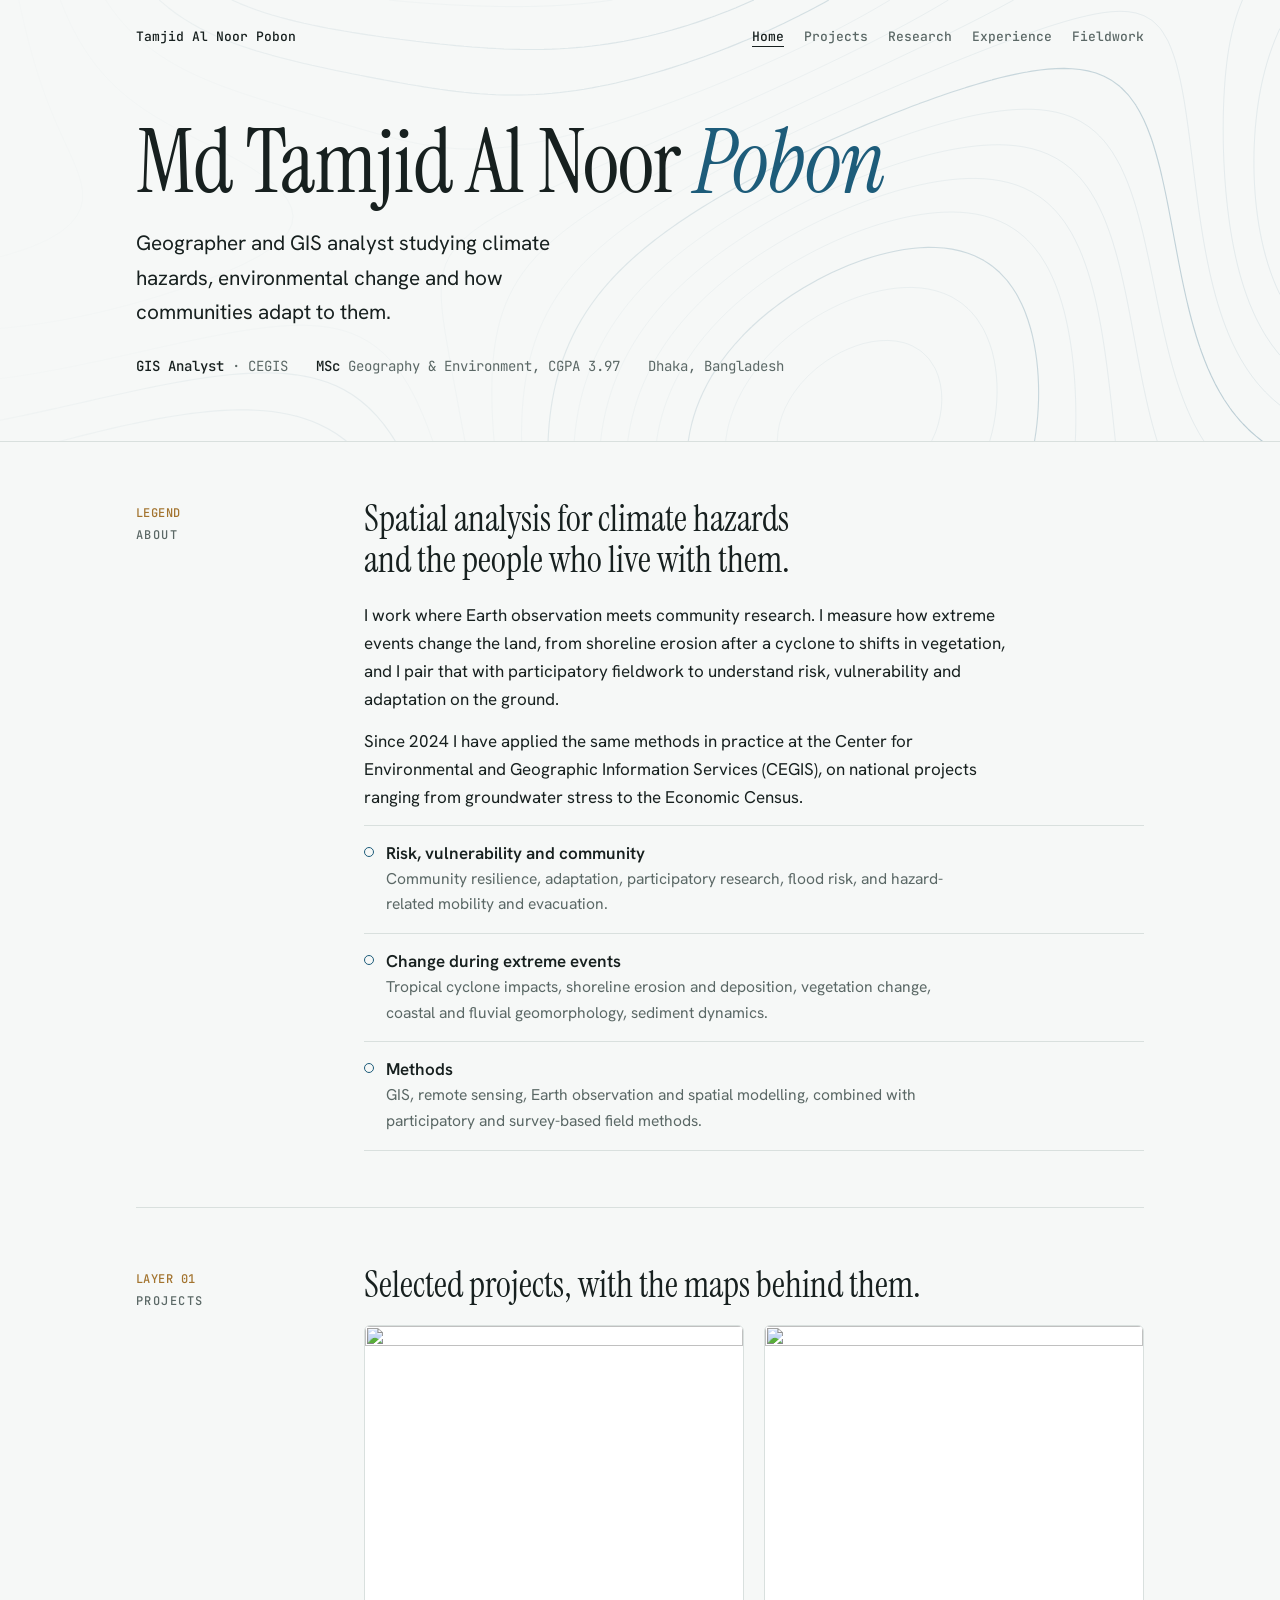
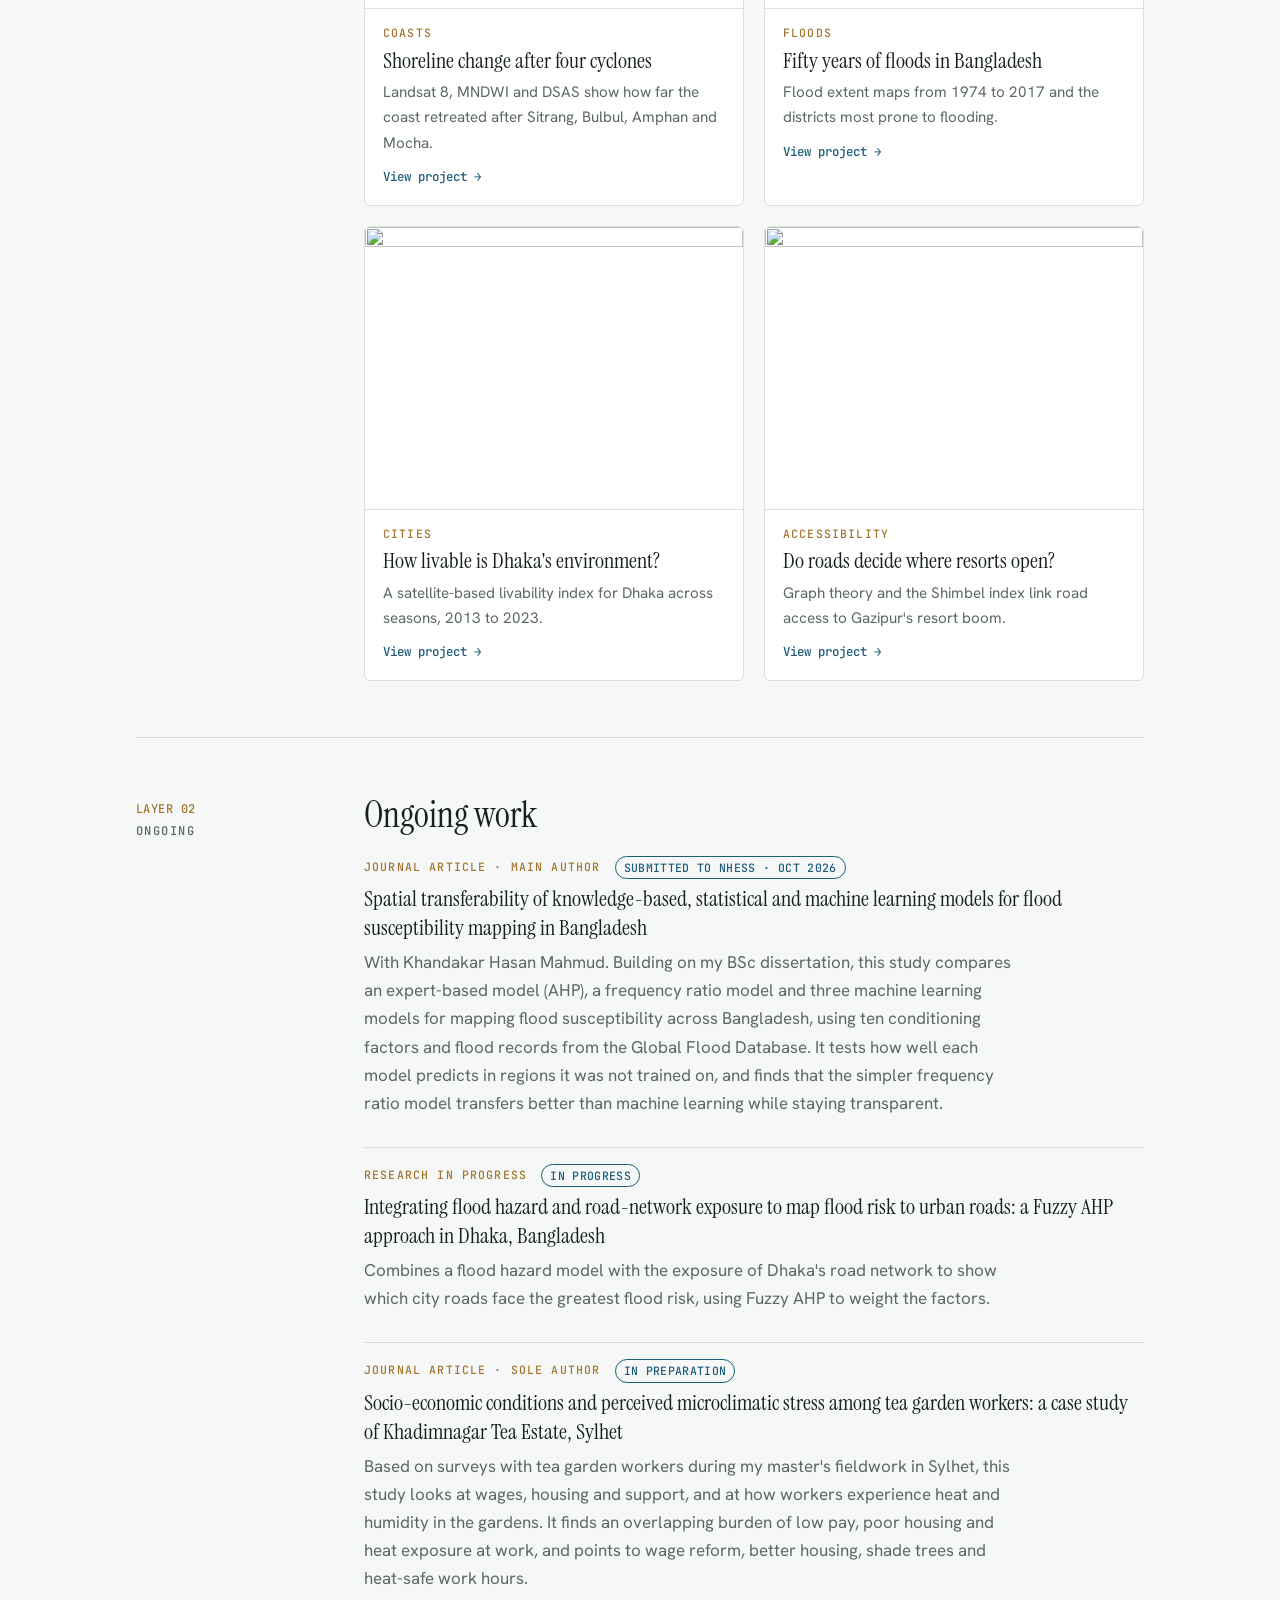
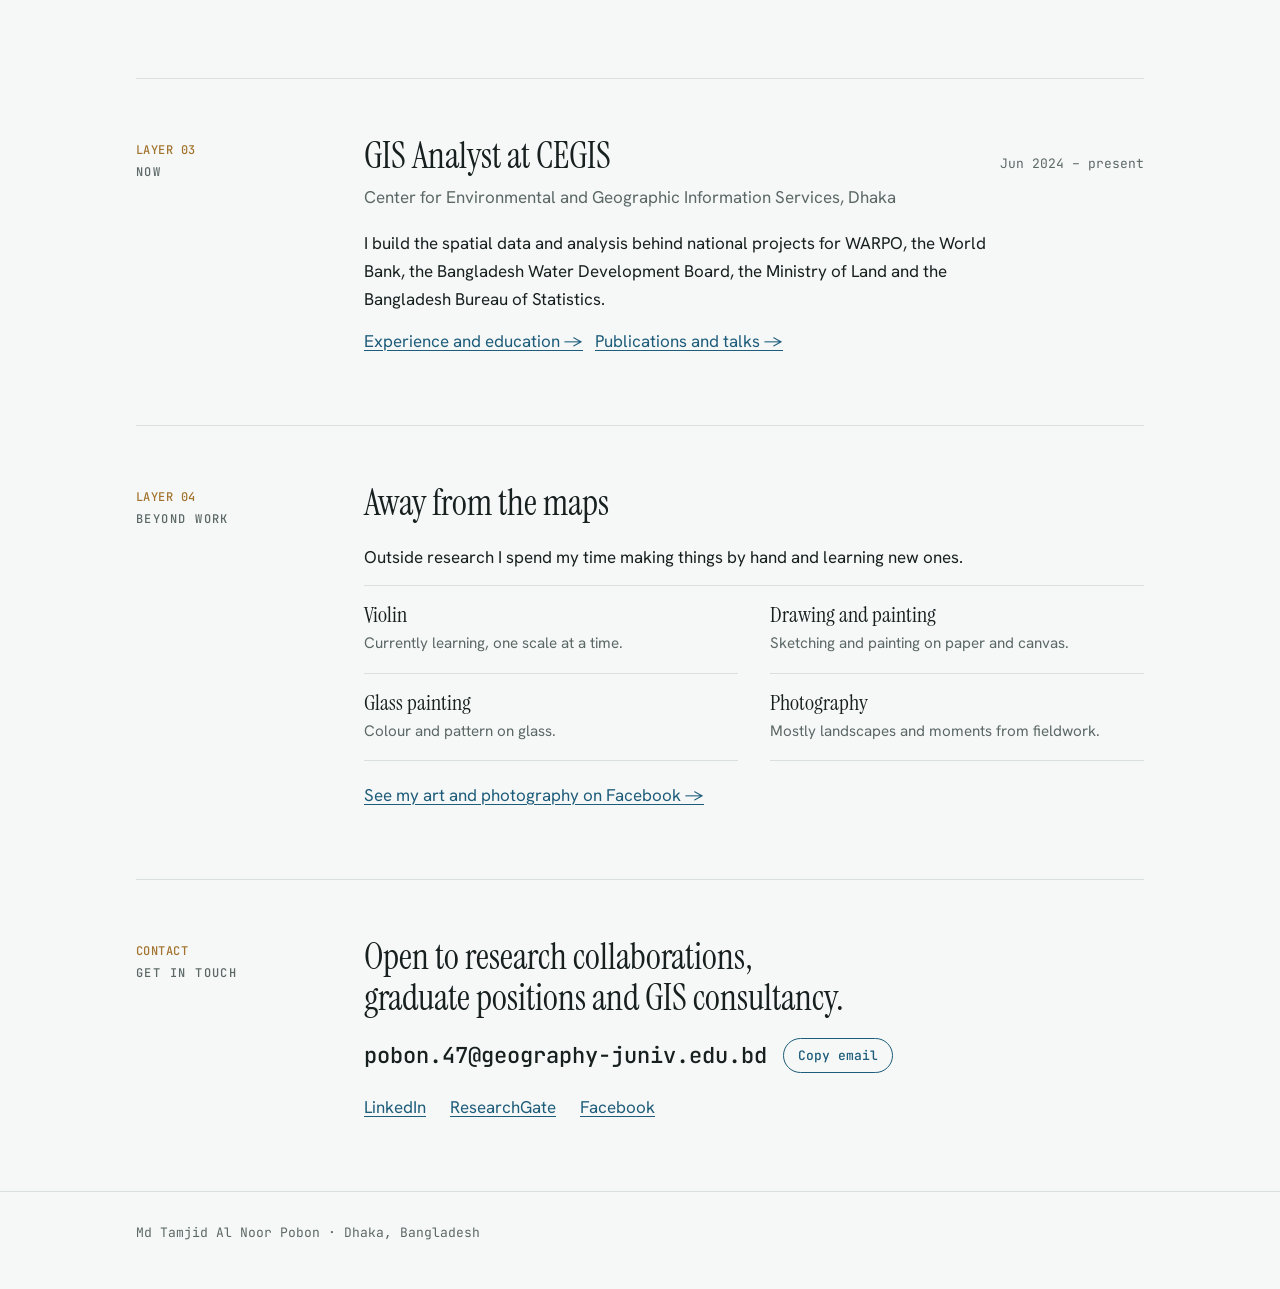
==== index.html @ 0d5bf32a "Add files via upload" ====
<!doctype html>
<html lang="en">
<head>
<meta charset="utf-8">
<meta name="viewport" content="width=device-width, initial-scale=1, viewport-fit=cover">
<title>Tamjid Al Noor Pobon</title>
<meta name="description" content="Md Tamjid Al Noor Pobon: GIS analyst and geographer researching climate hazards, environmental change and community resilience.">
<link rel="preconnect" href="https://fonts.googleapis.com">
<link rel="stylesheet" href="https://fonts.googleapis.com/css2?family=Instrument+Serif:ital@0;1&family=Hanken+Grotesk:wght@400;500;600&family=JetBrains+Mono:wght@400;500&display=swap">
<link rel="stylesheet" href="style.css">
<style>html,body{margin:0}img{max-width:100%}</style>
</head>
<body>
<header>
  <canvas id="contours" aria-hidden="true"></canvas>
  <div class="wrap hero">
    <nav aria-label="Pages">
      <a class="home" href="index.html">Tamjid Al Noor Pobon</a>
      <ul><li><a href="index.html" aria-current="page">Home</a></li><li><a href="index.html#projects">Projects</a></li><li><a href="research.html">Research</a></li><li><a href="experience.html">Experience</a></li><li><a href="fieldwork.html">Fieldwork</a></li></ul>
    </nav>
    <h1>Md Tamjid Al Noor <em>Pobon</em></h1>
    <p class="lede">Geographer and GIS analyst studying climate hazards, environmental change and how communities adapt to them.</p>
    <div class="meta">
      <span><b>GIS Analyst</b> · CEGIS</span>
      <span><b>MSc</b> Geography &amp; Environment, CGPA 3.97</span>
      <span>Dhaka, Bangladesh</span>
    </div>
  </div>
</header>

<main class="wrap">
  <section id="about">
    <div class="label"><span>Legend</span>About</div>
    <div class="content">
      <h2>Spatial analysis for climate hazards and the people who live with them.</h2>
      <p>I work where Earth observation meets community research. I measure how extreme events change the land, from shoreline erosion after a cyclone to shifts in vegetation, and I pair that with participatory fieldwork to understand risk, vulnerability and adaptation on the ground.</p>
      <p>Since 2024 I have applied the same methods in practice at the Center for Environmental and Geographic Information Services (CEGIS), on national projects ranging from groundwater stress to the Economic Census.</p>
      <ul class="interests" aria-label="Research interests">
        <li><div><h3>Risk, vulnerability and community</h3><span>Community resilience, adaptation, participatory research, flood risk, and hazard-related mobility and evacuation.</span></div></li>
        <li><div><h3>Change during extreme events</h3><span>Tropical cyclone impacts, shoreline erosion and deposition, vegetation change, coastal and fluvial geomorphology, sediment dynamics.</span></div></li>
        <li><div><h3>Methods</h3><span>GIS, remote sensing, Earth observation and spatial modelling, combined with participatory and survey-based field methods.</span></div></li>
      </ul>
    </div>
  </section>

  <section id="projects">
    <div class="label"><span>Layer 01</span>Projects</div>
    <div class="content">
      <h2>Selected projects, with the maps behind them.</h2>
      <div class="cards">
        <a class="card" href="shoreline.html"><img src="img/thumb_amphan.jpg" width="640" height="480" alt=""><div class="body"><span class="kind" style="margin:0">Coasts</span><h3>Shoreline change after four cyclones</h3><p>Landsat 8, MNDWI and DSAS show how far the coast retreated after Sitrang, Bulbul, Amphan and Mocha.</p><span class="go">View project →</span></div></a>
        <a class="card" href="floods.html"><img src="img/thumb_f1998.jpg" width="640" height="480" alt=""><div class="body"><span class="kind" style="margin:0">Floods</span><h3>Fifty years of floods in Bangladesh</h3><p>Flood extent maps from 1974 to 2017 and the districts most prone to flooding.</p><span class="go">View project →</span></div></a>
        <a class="card" href="dhaka.html"><img src="img/thumb_darea.jpg" width="640" height="480" alt=""><div class="body"><span class="kind" style="margin:0">Cities</span><h3>How livable is Dhaka's environment?</h3><p>A satellite-based livability index for Dhaka across seasons, 2013 to 2023.</p><span class="go">View project →</span></div></a>
        <a class="card" href="gazipur.html"><img src="img/thumb_gacc.jpg" width="640" height="480" alt=""><div class="body"><span class="kind" style="margin:0">Accessibility</span><h3>Do roads decide where resorts open?</h3><p>Graph theory and the Shimbel index link road access to Gazipur's resort boom.</p><span class="go">View project →</span></div></a>
      </div>
    </div>
  </section>

  <section id="ongoing">
    <div class="label"><span>Layer 02</span>Ongoing</div>
    <div class="content">
      <h2>Ongoing work</h2>
      <div class="entry">
        <div class="kind">Journal article · Main author <span class="pill">Submitted to NHESS · Oct 2026</span></div>
        <h3>Spatial transferability of knowledge-based, statistical and machine learning models for flood susceptibility mapping in Bangladesh</h3>
        <p class="muted" style="margin-top:6px">With Khandakar Hasan Mahmud. Building on my BSc dissertation, this study compares an expert-based model (AHP), a frequency ratio model and three machine learning models for mapping flood susceptibility across Bangladesh, using ten conditioning factors and flood records from the Global Flood Database. It tests how well each model predicts in regions it was not trained on, and finds that the simpler frequency ratio model transfers better than machine learning while staying transparent.</p>
      </div>
      <div class="entry">
        <div class="kind">Research in progress <span class="pill">In progress</span></div>
        <h3>Integrating flood hazard and road-network exposure to map flood risk to urban roads: a Fuzzy AHP approach in Dhaka, Bangladesh</h3>
        <p class="muted" style="margin-top:6px">Combines a flood hazard model with the exposure of Dhaka's road network to show which city roads face the greatest flood risk, using Fuzzy AHP to weight the factors.</p>
      </div>
      <div class="entry">
        <div class="kind">Journal article · Sole author <span class="pill">In preparation</span></div>
        <h3>Socio-economic conditions and perceived microclimatic stress among tea garden workers: a case study of Khadimnagar Tea Estate, Sylhet</h3>
        <p class="muted" style="margin-top:6px">Based on surveys with tea garden workers during my master's fieldwork in Sylhet, this study looks at wages, housing and support, and at how workers experience heat and humidity in the gardens. It finds an overlapping burden of low pay, poor housing and heat exposure at work, and points to wage reform, better housing, shade trees and heat-safe work hours.</p>
      </div>
    </div>
  </section>

  <section id="now">
    <div class="label"><span>Layer 03</span>Now</div>
    <div class="content">
      <div class="role"><h2 style="margin:0">GIS Analyst at CEGIS</h2><span class="when">Jun 2024 – present</span></div>
      <p class="org">Center for Environmental and Geographic Information Services, Dhaka</p>
      <p>I build the spatial data and analysis behind national projects for WARPO, the World Bank, the Bangladesh Water Development Board, the Ministry of Land and the Bangladesh Bureau of Statistics.</p>
      <p><a href="experience.html">Experience and education →</a> &nbsp; <a href="research.html">Publications and talks →</a></p>
    </div>
  </section>
  <section id="beyond">
    <div class="label"><span>Layer 04</span>Beyond work</div>
    <div class="content">
      <h2>Away from the maps</h2>
      <p>Outside research I spend my time making things by hand and learning new ones.</p>
      <ul class="hobbies">
        <li><b>Violin</b><span>Currently learning, one scale at a time.</span></li>
        <li><b>Drawing and painting</b><span>Sketching and painting on paper and canvas.</span></li>
        <li><b>Glass painting</b><span>Colour and pattern on glass.</span></li>
        <li><b>Photography</b><span>Mostly landscapes and moments from fieldwork.</span></li>
      </ul>
      <p style="margin-top:20px"><a href="https://www.facebook.com/share/1HWETfEWin/">See my art and photography on Facebook →</a></p>
    </div>
  </section>

  <section id="contact">
    <div class="label"><span>Contact</span>Get in touch</div>
    <div class="content">
      <h2>Open to research collaborations, graduate positions and GIS consultancy.</h2>
      <div class="contact">
        <span class="email" id="email">pobon.47@geography-juniv.edu.bd</span>
        <button type="button" id="copy">Copy email</button>
      </div>
      <p style="margin-top:20px;display:flex;flex-wrap:wrap;gap:8px 24px"><a href="https://www.linkedin.com/in/md-tamjid-al-noor-pobon-41398a192">LinkedIn</a><a href="https://www.researchgate.net/profile/Md-Tamjid-Al-Noor-Pobon">ResearchGate</a><a href="https://www.facebook.com/share/1GdF9u3Dz2/">Facebook</a></p>
    </div>
  </section>
</main>

<footer>
  <div class="wrap">Md Tamjid Al Noor Pobon · Dhaka, Bangladesh</div>
</footer>
<script src="script.js"></script>
</body>
</html>
---- style.css ----
/* Layout: a single map-sheet column; left margin carries section labels like a map legend, a contour field sits behind the header. */
:root{
  --bg:#f6f8f7; --surface:#ffffff; --fg:#17201f; --muted:#5b6866; --line:#d9e0de;
  --accent:#1d5c7a; --sediment:#a3742f; --erode:#c0603a; --water:#d6e6ee; --good:#2e7d32; --contour:#1d5c7a;
  --display:"Instrument Serif", Georgia, "Times New Roman", serif;
  --body:"Hanken Grotesk", system-ui, -apple-system, "Segoe UI", sans-serif;
  --mono:"JetBrains Mono", ui-monospace, Menlo, Consolas, monospace;
}
@media (prefers-color-scheme: dark){:root:not([data-theme="light"]){
  --bg:#0f1515; --surface:#151d1d; --fg:#e4ebe9; --muted:#93a29f; --line:#26312f;
  --accent:#7cb8d6; --sediment:#d3a35e; --erode:#e08a63; --water:#173040; --good:#7cc684; --contour:#7cb8d6; color-scheme:dark}}
:root[data-theme="dark"]{
  --bg:#0f1515; --surface:#151d1d; --fg:#e4ebe9; --muted:#93a29f; --line:#26312f;
  --accent:#7cb8d6; --sediment:#d3a35e; --erode:#e08a63; --water:#173040; --good:#7cc684; --contour:#7cb8d6; color-scheme:dark}

*{box-sizing:border-box}
body{background:var(--bg);color:var(--fg);font:400 1.0625rem/1.65 var(--body);-webkit-font-smoothing:antialiased}
a{color:var(--accent);text-decoration-thickness:1px;text-underline-offset:3px}
a.plain{color:inherit;text-decoration:none}
a.plain:hover{color:var(--accent);text-decoration:underline}
a:focus-visible,button:focus-visible{outline:2px solid var(--accent);outline-offset:3px;border-radius:2px}
.wrap{max-width:1040px;margin:0 auto;padding-left:max(16px, env(safe-area-inset-left, 0px));padding-right:max(16px, env(safe-area-inset-right, 0px))}

header{position:relative;overflow:hidden;border-bottom:1px solid var(--line)}
#contours{position:absolute;inset:0;width:100%;height:100%;opacity:.55;pointer-events:none}
.hero{position:relative;padding-block:28px 64px}
nav{display:flex;flex-wrap:wrap;gap:6px 22px;justify-content:space-between;align-items:baseline;font:500 .8125rem/1.4 var(--mono);color:var(--muted);margin-bottom:72px}
nav ul{display:flex;flex-wrap:wrap;gap:6px 20px;list-style:none;margin:0;padding:0}
nav a{color:var(--muted);text-decoration:none}
nav a:hover{color:var(--accent)}
h1{font:400 clamp(2.75rem,8vw,5.5rem)/1 var(--display);letter-spacing:-.01em;margin:0 0 20px;text-wrap:balance}
h1 em{color:var(--accent)}
.lede{font-size:clamp(1.125rem,2.2vw,1.3rem);max-width:40ch;margin:0 0 28px}
.meta{display:flex;flex-wrap:wrap;gap:10px 28px;font:400 .875rem/1.4 var(--mono);color:var(--muted)}
.meta b{color:var(--fg);font-weight:500}

section{display:grid;grid-template-columns:180px minmax(0,1fr);gap:24px 48px;padding-block:56px;border-bottom:1px solid var(--line)}
section:last-of-type{border-bottom:0}
.label{font:500 .75rem/1.5 var(--mono);text-transform:uppercase;letter-spacing:.12em;color:var(--muted);padding-top:6px}
.label span{display:block;color:var(--sediment);margin-bottom:4px;letter-spacing:.04em}
h2{font:400 clamp(1.75rem,3.5vw,2.25rem)/1.15 var(--display);margin:0 0 20px;text-wrap:balance}
h3{font:600 1.0625rem/1.4 var(--body);margin:0}
p{margin:0 0 14px;max-width:66ch}
.content{min-width:0}
.muted{color:var(--muted)}

.interests{list-style:none;margin:8px 0 0;padding:0;border-top:1px solid var(--line)}
.interests li{padding:16px 0;border-bottom:1px solid var(--line);display:flex;gap:12px;align-items:baseline}
.interests li::before{content:"";flex:none;width:8px;height:8px;border:1.5px solid var(--accent);border-radius:50%;transform:translateY(-2px)}
.interests span{display:block;color:var(--muted);font-size:.975rem;max-width:62ch}

.role{display:flex;flex-wrap:wrap;justify-content:space-between;gap:4px 16px;align-items:baseline;margin-bottom:6px}
.when{font:400 .8125rem/1.4 var(--mono);color:var(--muted);font-variant-numeric:tabular-nums;white-space:nowrap}
.org{color:var(--muted);margin:0 0 18px}
.projects{list-style:none;padding:0;margin:24px 0 0;border-top:1px solid var(--line)}
.projects li{display:grid;grid-template-columns:minmax(0,1fr) auto;gap:4px 20px;padding:18px 0;border-bottom:1px solid var(--line)}
.projects li.group{display:block;font:500 .72rem/1.4 var(--mono);text-transform:uppercase;letter-spacing:.1em;color:var(--accent);padding:22px 0 4px;border-bottom:0}
.projects p{grid-column:1/-1;margin:2px 0 0;color:var(--muted);font-size:.975rem}
.client{font:400 .75rem/1.5 var(--mono);color:var(--sediment);text-align:right;max-width:22ch}

.entry{padding-block:16px;border-top:1px solid var(--line)}
.entry:first-of-type{border-top:0;padding-top:0}
.kind{font:500 .72rem/1.4 var(--mono);text-transform:uppercase;letter-spacing:.1em;color:var(--sediment);margin-bottom:6px}
.entry h3{font:400 1.375rem/1.3 var(--display)}
.entry ul{margin:10px 0 0;padding-left:1.1em;color:var(--muted);font-size:.975rem;max-width:66ch}
.entry ul li{margin-bottom:4px}
.pill{display:inline-block;font:500 .72rem/1 var(--mono);padding:5px 8px;border:1px solid var(--accent);color:var(--accent);border-radius:999px;vertical-align:middle;margin-left:6px;letter-spacing:.03em}

/* Featured study */
.feature{margin:8px 0 32px;padding:24px;background:var(--surface);border:1px solid var(--line);border-radius:6px}
.feature .top{display:grid;grid-template-columns:minmax(0,1fr) minmax(0,1fr);gap:24px;align-items:start;margin-bottom:28px}
figure{margin:0}
figure img{display:block;width:100%;height:auto;border:1px solid var(--line);border-radius:3px;background:#fff}
figcaption{font:400 .75rem/1.5 var(--mono);color:var(--muted);margin-top:8px}
.tabs{display:flex;flex-wrap:wrap;gap:8px;margin-bottom:16px}
.tabs button{font:500 .8125rem var(--mono);color:var(--accent);background:transparent;border:1px solid var(--accent);border-radius:999px;padding:8px 14px;cursor:pointer}
.tabs button[aria-selected="true"],.tabs button:hover{background:var(--accent);color:var(--bg)}
.cymap{display:grid;grid-template-columns:minmax(0,1fr) minmax(0,1fr);gap:24px;align-items:start}
.cymap figure{max-width:420px}
.stat{font:400 3.25rem/1 var(--display);color:var(--erode);font-variant-numeric:tabular-nums}
.statlabel{font:400 .8rem/1.4 var(--mono);color:var(--muted);margin:6px 0 16px}
.bars{list-style:none;padding:0;margin:20px 0 0;display:grid;gap:10px}
.bars li{display:grid;grid-template-columns:64px minmax(0,1fr) 54px;gap:10px;align-items:center;font:400 .8rem var(--mono);color:var(--muted);font-variant-numeric:tabular-nums}
.bars .track{height:10px;background:var(--line);border-radius:2px;overflow:hidden}
.bars .fill{height:100%;background:var(--erode);opacity:.45;transition:opacity .2s}
.bars li.on{color:var(--fg)}
.bars li.on .fill{opacity:1}
.areas{display:grid;gap:16px;margin:0;align-content:start}
.areas dt{font:500 .75rem/1.5 var(--mono);text-transform:uppercase;letter-spacing:.1em;margin-bottom:4px}
.areas dd{margin:0;font-size:.95rem;color:var(--muted)}
.min0{min-width:0}
.tablewrap{overflow-x:auto}
table.gz{border-collapse:collapse;width:100%;font-size:.92rem;font-variant-numeric:tabular-nums}
table.gz th{font:500 .7rem/1.4 var(--mono);text-transform:uppercase;letter-spacing:.08em;color:var(--muted);text-align:left;padding:0 10px 8px 0;border-bottom:1px solid var(--line)}
table.gz td{padding:9px 10px 9px 0;border-bottom:1px solid var(--line)}
table.gz td:nth-child(2),table.gz td:nth-child(4),table.gz th:nth-child(2),table.gz th:nth-child(4){text-align:right}
.method{margin-top:32px;padding-top:24px;border-top:1px solid var(--line)}
.toggle{display:flex;gap:8px;margin-bottom:12px;flex-wrap:wrap}
.toggle button{font:500 .8125rem var(--mono);color:var(--accent);background:transparent;border:1px solid var(--accent);border-radius:999px;padding:8px 14px;cursor:pointer}
.toggle button[aria-pressed="true"],.toggle button:hover{background:var(--accent);color:var(--bg)}
.shore{width:100%;max-width:640px;height:auto;display:block;border:1px solid var(--line);border-radius:3px}
.shore .fade{transition:opacity .6s ease}
.legend{display:flex;flex-wrap:wrap;gap:6px 16px;font:400 .72rem/1.4 var(--mono);color:var(--muted);margin-top:10px}
.legend i{display:inline-block;width:14px;height:0;border-top:2px solid;vertical-align:middle;margin-right:6px}
.steps{list-style:none;counter-reset:s;padding:0;margin:16px 0 0;max-width:640px}
.steps li{counter-increment:s;display:grid;grid-template-columns:28px minmax(0,1fr);gap:8px;padding:8px 0;border-top:1px dashed var(--line);font-size:.92rem}
.steps li::before{content:counter(s);font:500 .75rem/1.9 var(--mono);color:var(--accent)}

.talks{list-style:none;padding:0;margin:8px 0 0}
.talks li{padding:12px 0;border-top:1px solid var(--line)}
.talks .t{font-weight:500}
.talks .v{color:var(--muted);font-size:.95rem}
.sub{font:500 .75rem/1.5 var(--mono);text-transform:uppercase;letter-spacing:.12em;color:var(--muted);margin:40px 0 4px}

.timeline{list-style:none;padding:0;margin:0}
.timeline li{display:grid;grid-template-columns:64px minmax(0,1fr);gap:16px;padding:14px 0;border-top:1px solid var(--line)}
.timeline .yr{font:500 .9rem/1.5 var(--mono);color:var(--accent);font-variant-numeric:tabular-nums}
.timeline .place{font-weight:500}
.timeline .what{color:var(--muted);font-size:.95rem}

.cols{display:grid;grid-template-columns:repeat(2,minmax(0,1fr));gap:32px}
.edu{display:grid;gap:18px}
.gpa{font:500 1.75rem/1 var(--display);color:var(--accent)}
.gpa small{font:400 .8rem var(--mono);color:var(--muted);margin-left:4px}
.skills{display:grid;gap:18px;margin:0}
.skills dt{font:500 .75rem/1.5 var(--mono);text-transform:uppercase;letter-spacing:.1em;color:var(--muted);margin-bottom:6px}
.skills dd{margin:0;display:flex;flex-wrap:wrap;gap:6px}
.tag{font-size:.9rem;padding:4px 10px;background:var(--surface);border:1px solid var(--line);border-radius:4px}
.awards{list-style:none;padding:0;margin:0}
.awards li{display:grid;grid-template-columns:minmax(0,1fr) auto;gap:4px 16px;padding:12px 0;border-top:1px solid var(--line)}
.awards .by{grid-column:1/-1;color:var(--muted);font-size:.925rem}

.contact{display:flex;flex-wrap:wrap;align-items:center;gap:12px 16px;margin-top:8px}
.email{font:500 clamp(1rem,2.6vw,1.375rem)/1.3 var(--mono);color:var(--fg);user-select:all;word-break:break-all}
#copy{font:500 .8125rem var(--mono);color:var(--accent);background:transparent;border:1px solid var(--accent);border-radius:999px;padding:8px 14px;cursor:pointer}
#copy:hover{background:var(--accent);color:var(--bg)}
footer{padding-block:32px 48px;font:400 .8125rem var(--mono);color:var(--muted);border-top:1px solid var(--line)}

@media (max-width:760px){
  section{grid-template-columns:minmax(0,1fr);gap:12px;padding-block:44px}
  .cols,.feature .top,.cymap{grid-template-columns:minmax(0,1fr)}
  nav{margin-bottom:48px}
  .client{text-align:left}
  .projects li{grid-template-columns:minmax(0,1fr)}
  .feature{padding:16px}
}
@media (prefers-reduced-motion:reduce){*{transition:none!important}}
/* multi-page additions */
.hero-sm{padding-block:28px 48px}
.hero-sm nav{margin-bottom:56px}
.pagetitle{font:400 clamp(2.4rem,6vw,4rem)/1.02 var(--display);letter-spacing:-.01em;margin:0 0 16px;text-wrap:balance}
nav a[aria-current="page"]{color:var(--fg);text-decoration:underline;text-underline-offset:5px}
nav .home{color:var(--fg);text-decoration:none;font-weight:500}
.cards{display:grid;grid-template-columns:repeat(2,minmax(0,1fr));gap:20px}
.card{display:flex;flex-direction:column;background:var(--surface);border:1px solid var(--line);border-radius:6px;overflow:hidden;color:inherit;text-decoration:none;transition:border-color .2s}
.card:hover{border-color:var(--accent)}
.card img{display:block;width:100%;height:auto;aspect-ratio:4/3;object-fit:cover;object-position:center 40%;background:#fff;border-bottom:1px solid var(--line)}
.card .body{padding:16px 18px 20px;display:flex;flex-direction:column;gap:6px}
.card h3{font:400 1.4rem/1.2 var(--display)}
.card p{margin:0;color:var(--muted);font-size:.95rem}
.card .go{font:500 .78rem var(--mono);color:var(--accent);margin-top:6px}
.next{display:flex;flex-wrap:wrap;justify-content:space-between;gap:12px;padding-block:32px;border-top:1px solid var(--line);font:500 .875rem var(--mono)}
.next a{text-decoration:none}
@media (max-width:760px){.cards{grid-template-columns:minmax(0,1fr)}}

.hobbies{list-style:none;padding:0;margin:8px 0 0;display:grid;grid-template-columns:repeat(2,minmax(0,1fr));gap:0 32px;border-top:1px solid var(--line)}
.hobbies li{padding:16px 0;border-bottom:1px solid var(--line);display:flex;flex-direction:column;gap:2px}
.hobbies b{font:400 1.35rem/1.25 var(--display)}
.hobbies span{color:var(--muted);font-size:.95rem}
@media (max-width:560px){.hobbies{grid-template-columns:minmax(0,1fr)}}
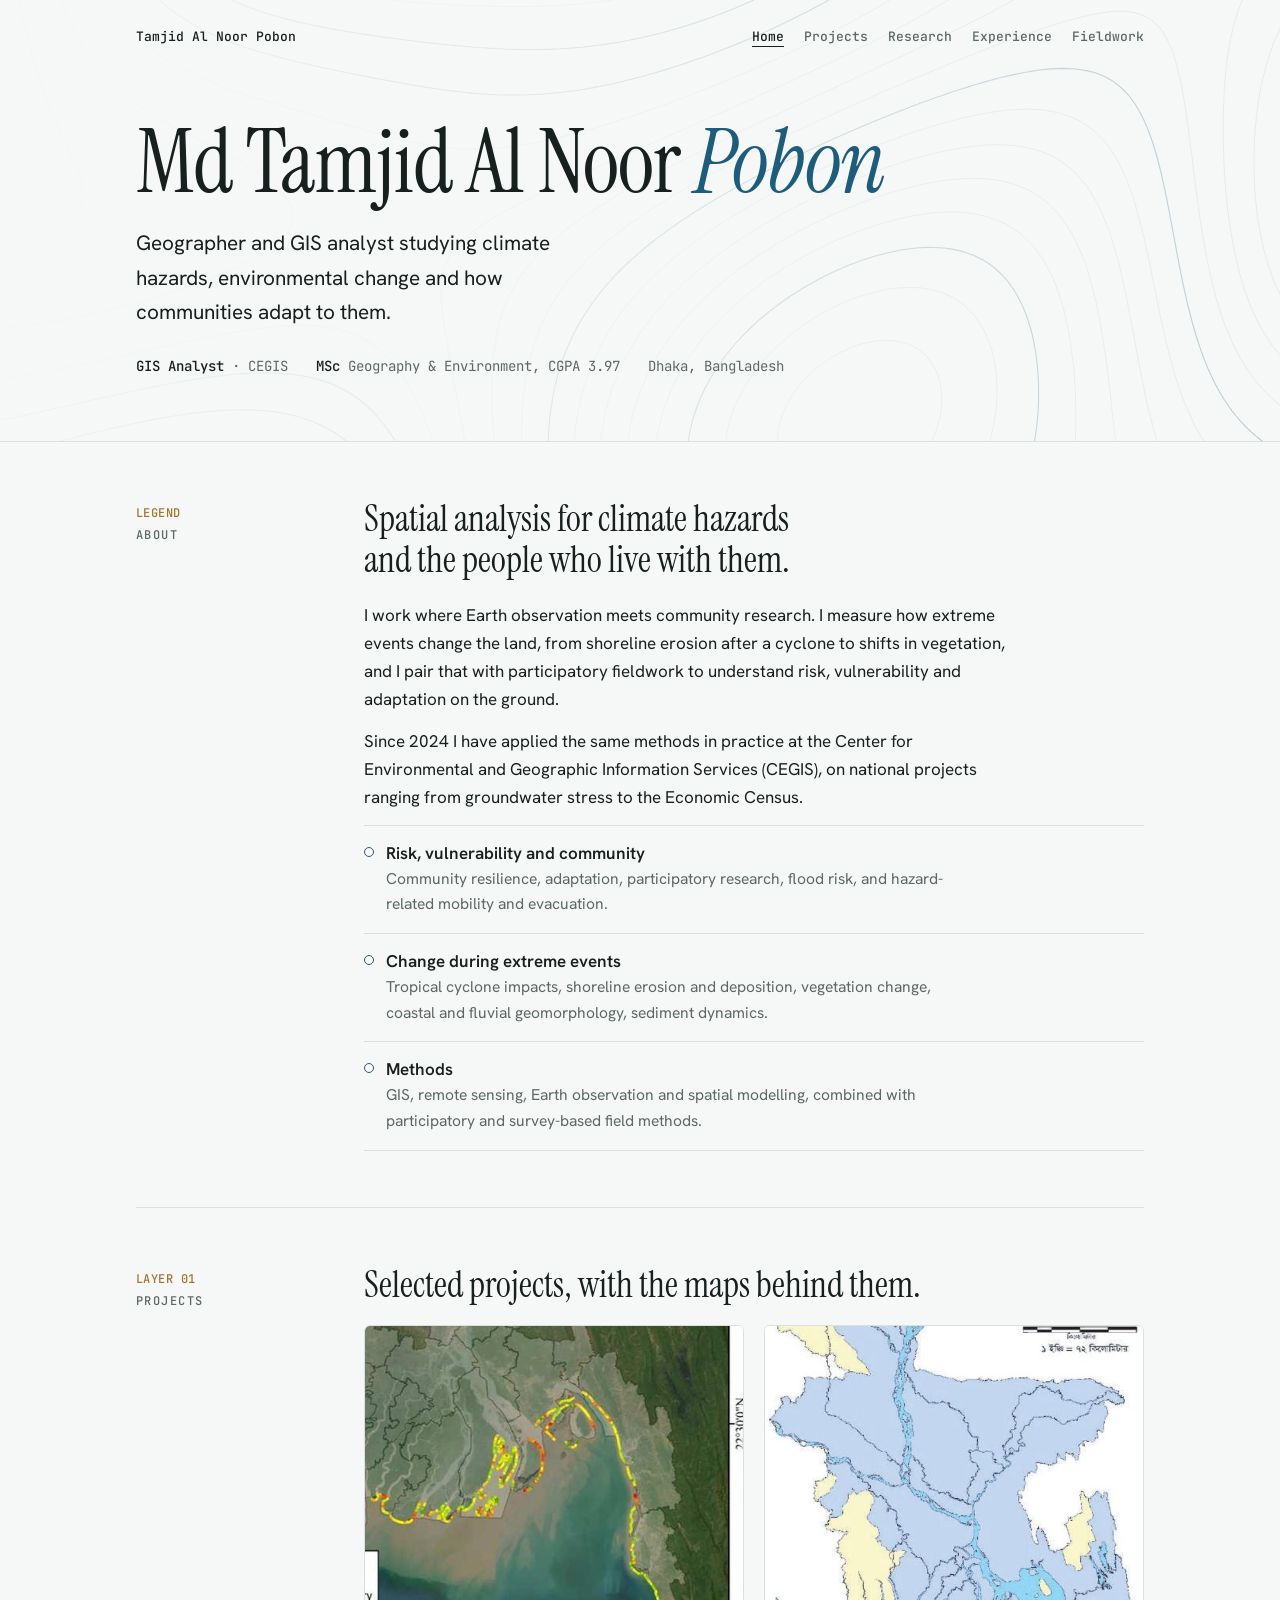
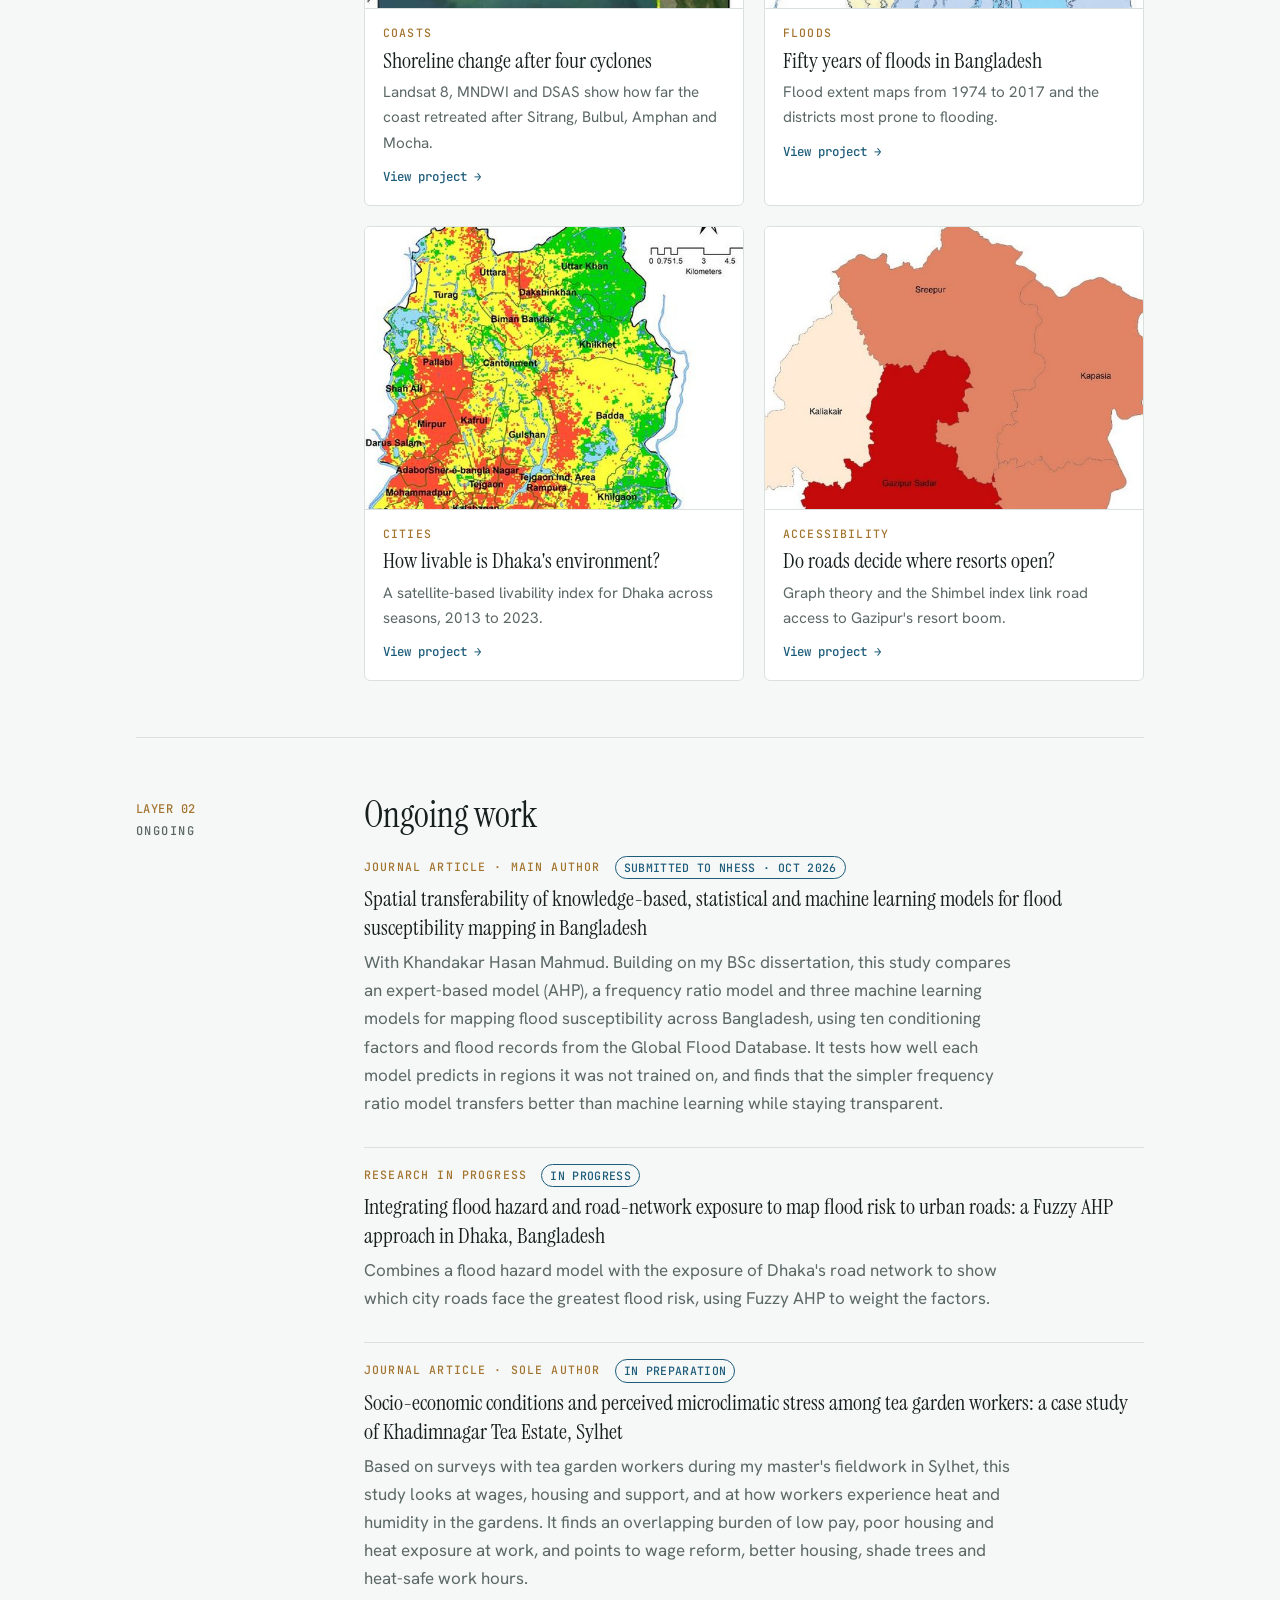
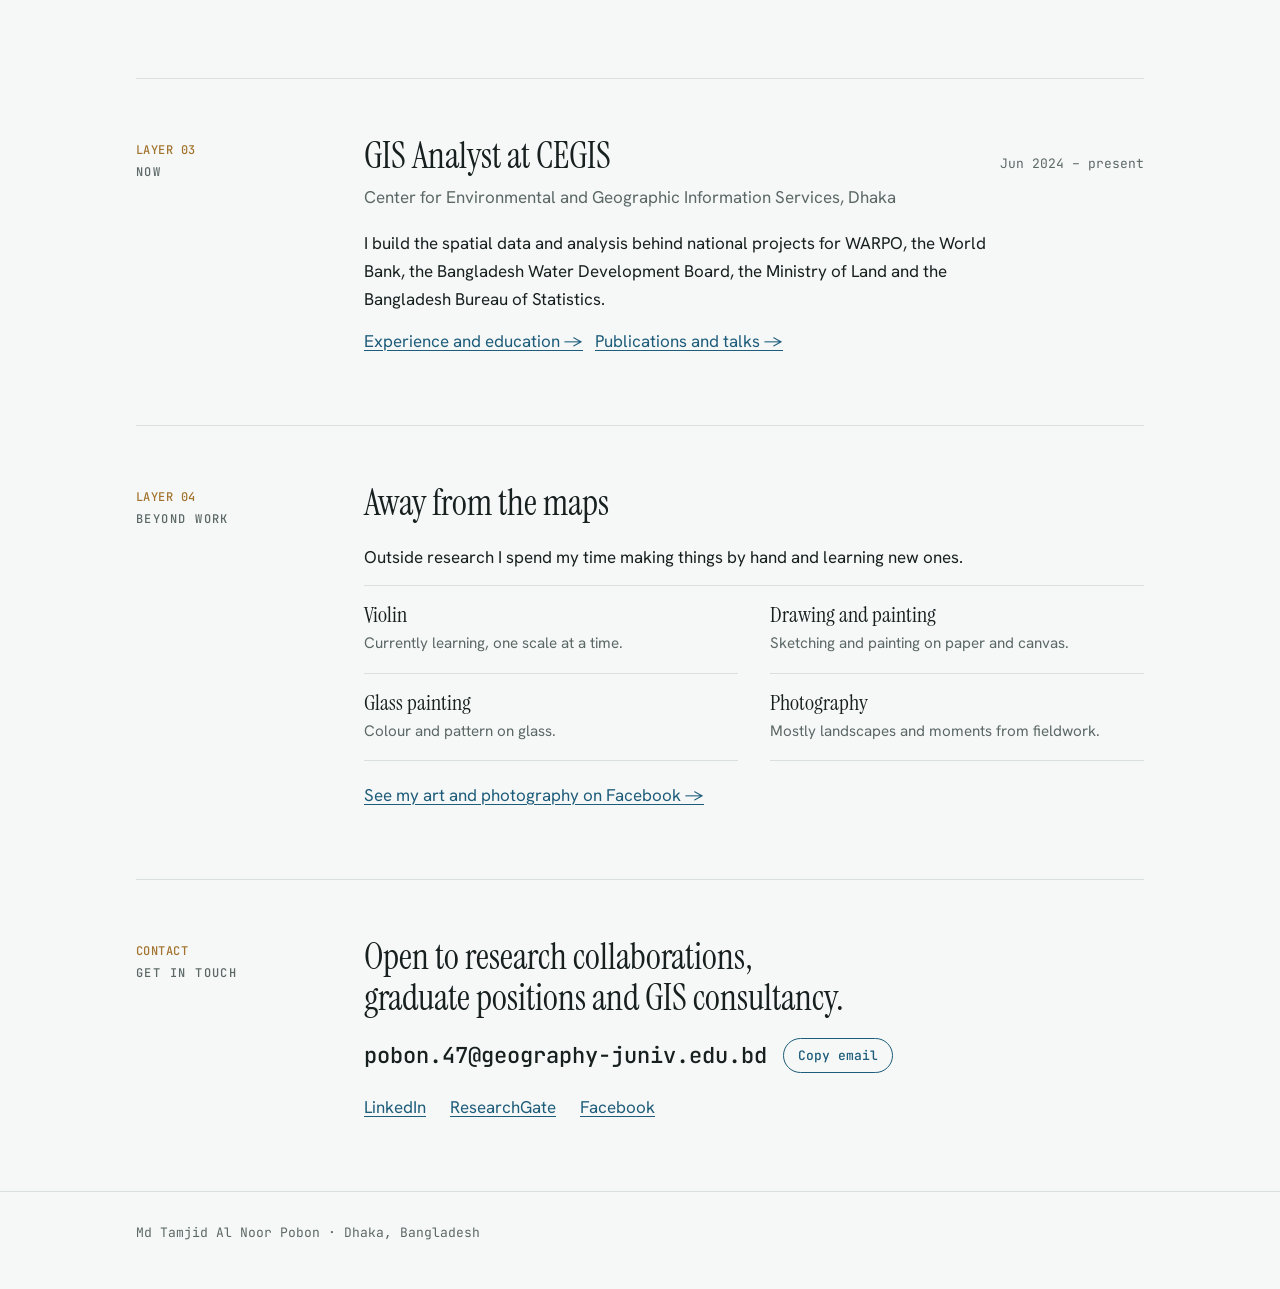
==== commit 6aaca2c2: "Add files via upload" ====
--- a/index.html
+++ b/index.html
@@ -48,10 +48,10 @@
     <div class="content">
       <h2>Selected projects, with the maps behind them.</h2>
       <div class="cards">
-        <a class="card" href="shoreline.html"><img src="img/thumb_amphan.jpg" width="640" height="480" alt=""><div class="body"><span class="kind" style="margin:0">Coasts</span><h3>Shoreline change after four cyclones</h3><p>Landsat 8, MNDWI and DSAS show how far the coast retreated after Sitrang, Bulbul, Amphan and Mocha.</p><span class="go">View project →</span></div></a>
-        <a class="card" href="floods.html"><img src="img/thumb_f1998.jpg" width="640" height="480" alt=""><div class="body"><span class="kind" style="margin:0">Floods</span><h3>Fifty years of floods in Bangladesh</h3><p>Flood extent maps from 1974 to 2017 and the districts most prone to flooding.</p><span class="go">View project →</span></div></a>
-        <a class="card" href="dhaka.html"><img src="img/thumb_darea.jpg" width="640" height="480" alt=""><div class="body"><span class="kind" style="margin:0">Cities</span><h3>How livable is Dhaka's environment?</h3><p>A satellite-based livability index for Dhaka across seasons, 2013 to 2023.</p><span class="go">View project →</span></div></a>
-        <a class="card" href="gazipur.html"><img src="img/thumb_gacc.jpg" width="640" height="480" alt=""><div class="body"><span class="kind" style="margin:0">Accessibility</span><h3>Do roads decide where resorts open?</h3><p>Graph theory and the Shimbel index link road access to Gazipur's resort boom.</p><span class="go">View project →</span></div></a>
+        <a class="card" href="shoreline.html"><img src="thumb_amphan.jpg" width="640" height="480" alt=""><div class="body"><span class="kind" style="margin:0">Coasts</span><h3>Shoreline change after four cyclones</h3><p>Landsat 8, MNDWI and DSAS show how far the coast retreated after Sitrang, Bulbul, Amphan and Mocha.</p><span class="go">View project →</span></div></a>
+        <a class="card" href="floods.html"><img src="thumb_f1998.jpg" width="640" height="480" alt=""><div class="body"><span class="kind" style="margin:0">Floods</span><h3>Fifty years of floods in Bangladesh</h3><p>Flood extent maps from 1974 to 2017 and the districts most prone to flooding.</p><span class="go">View project →</span></div></a>
+        <a class="card" href="dhaka.html"><img src="thumb_darea.jpg" width="640" height="480" alt=""><div class="body"><span class="kind" style="margin:0">Cities</span><h3>How livable is Dhaka's environment?</h3><p>A satellite-based livability index for Dhaka across seasons, 2013 to 2023.</p><span class="go">View project →</span></div></a>
+        <a class="card" href="gazipur.html"><img src="thumb_gacc.jpg" width="640" height="480" alt=""><div class="body"><span class="kind" style="margin:0">Accessibility</span><h3>Do roads decide where resorts open?</h3><p>Graph theory and the Shimbel index link road access to Gazipur's resort boom.</p><span class="go">View project →</span></div></a>
       </div>
     </div>
   </section>
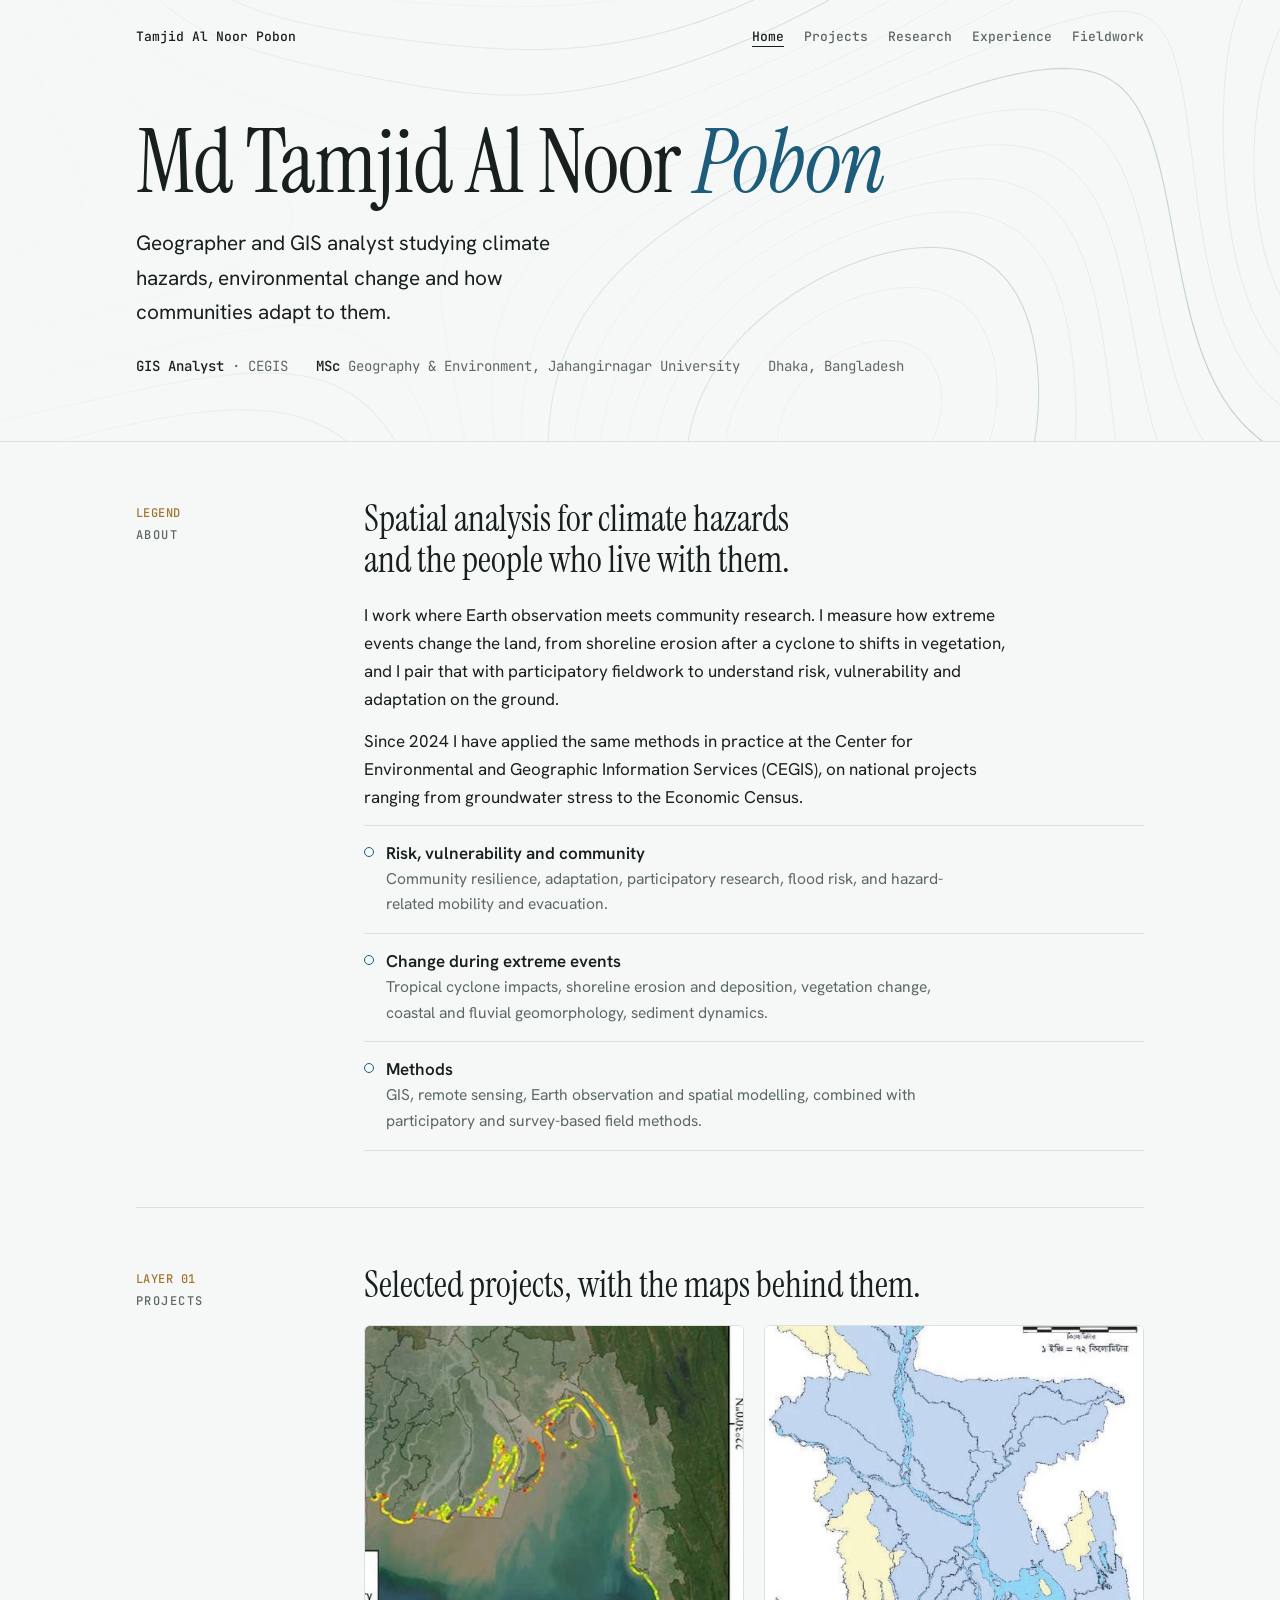
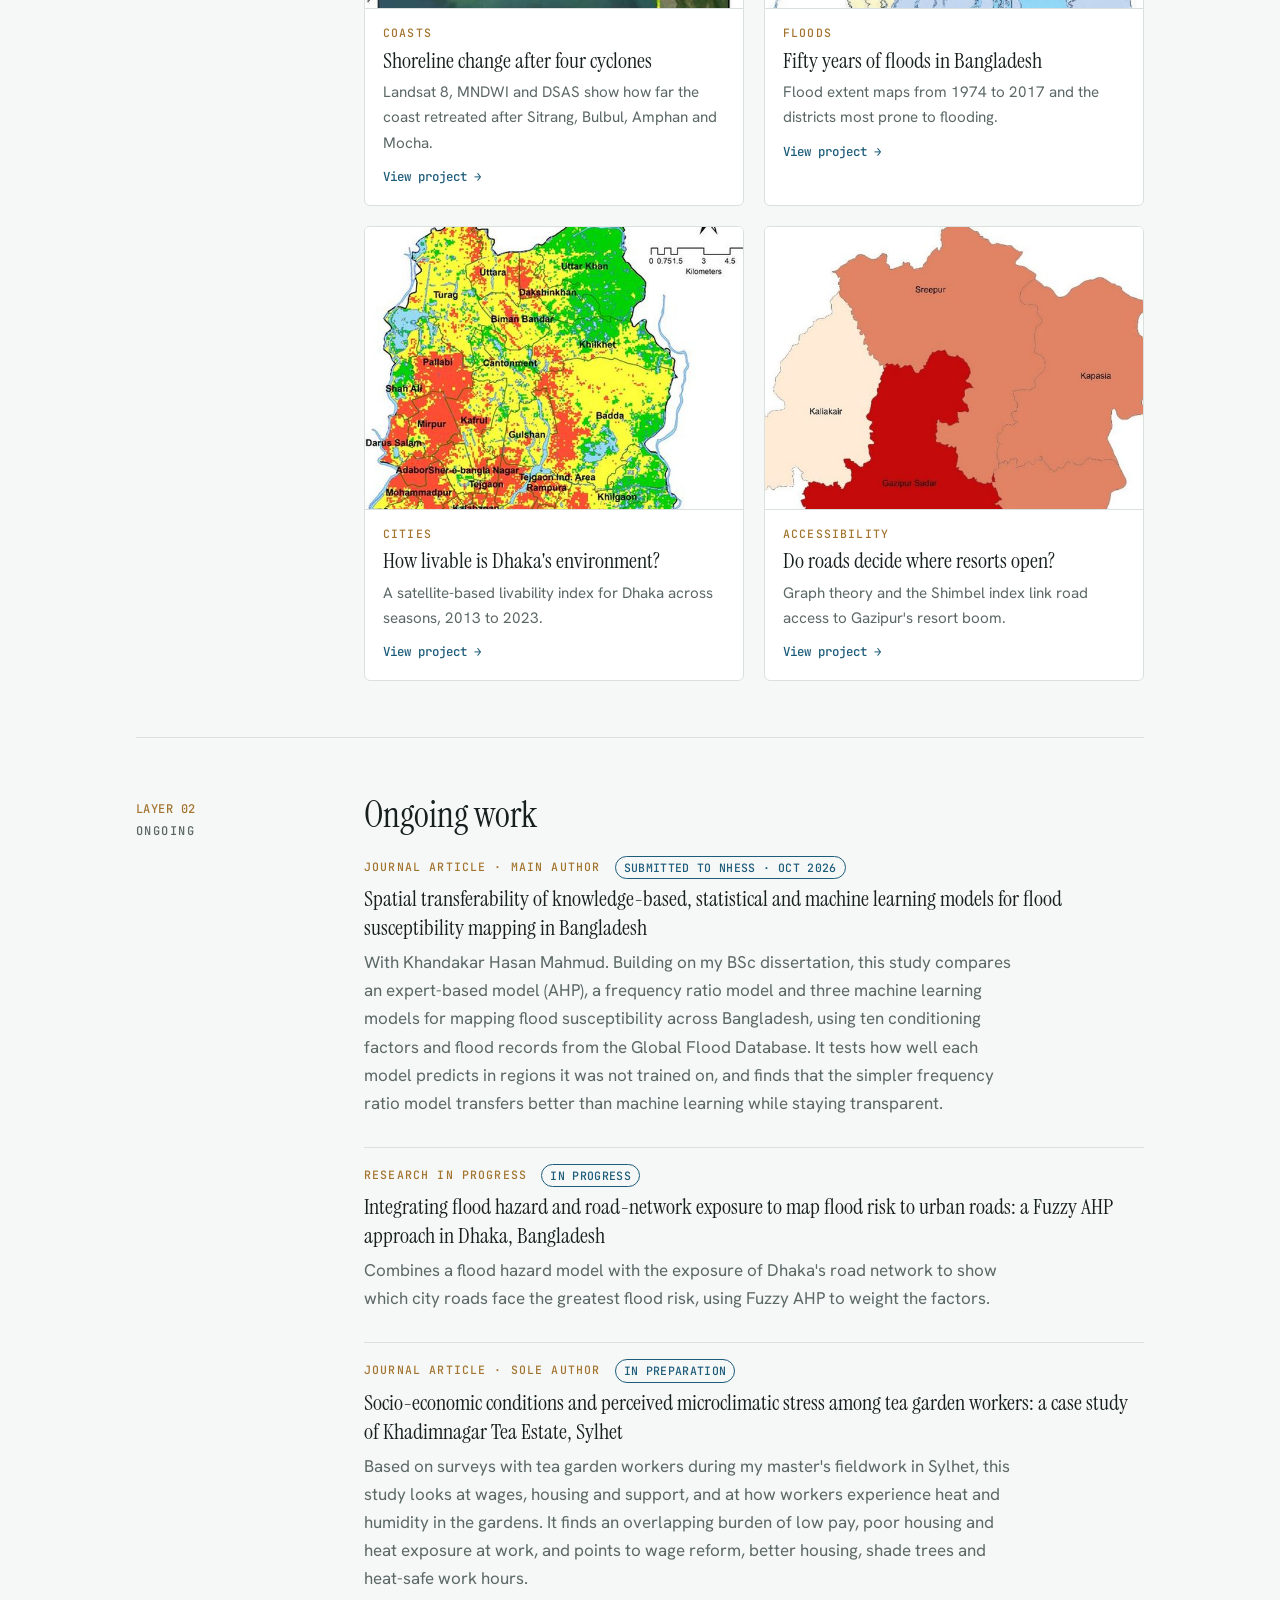
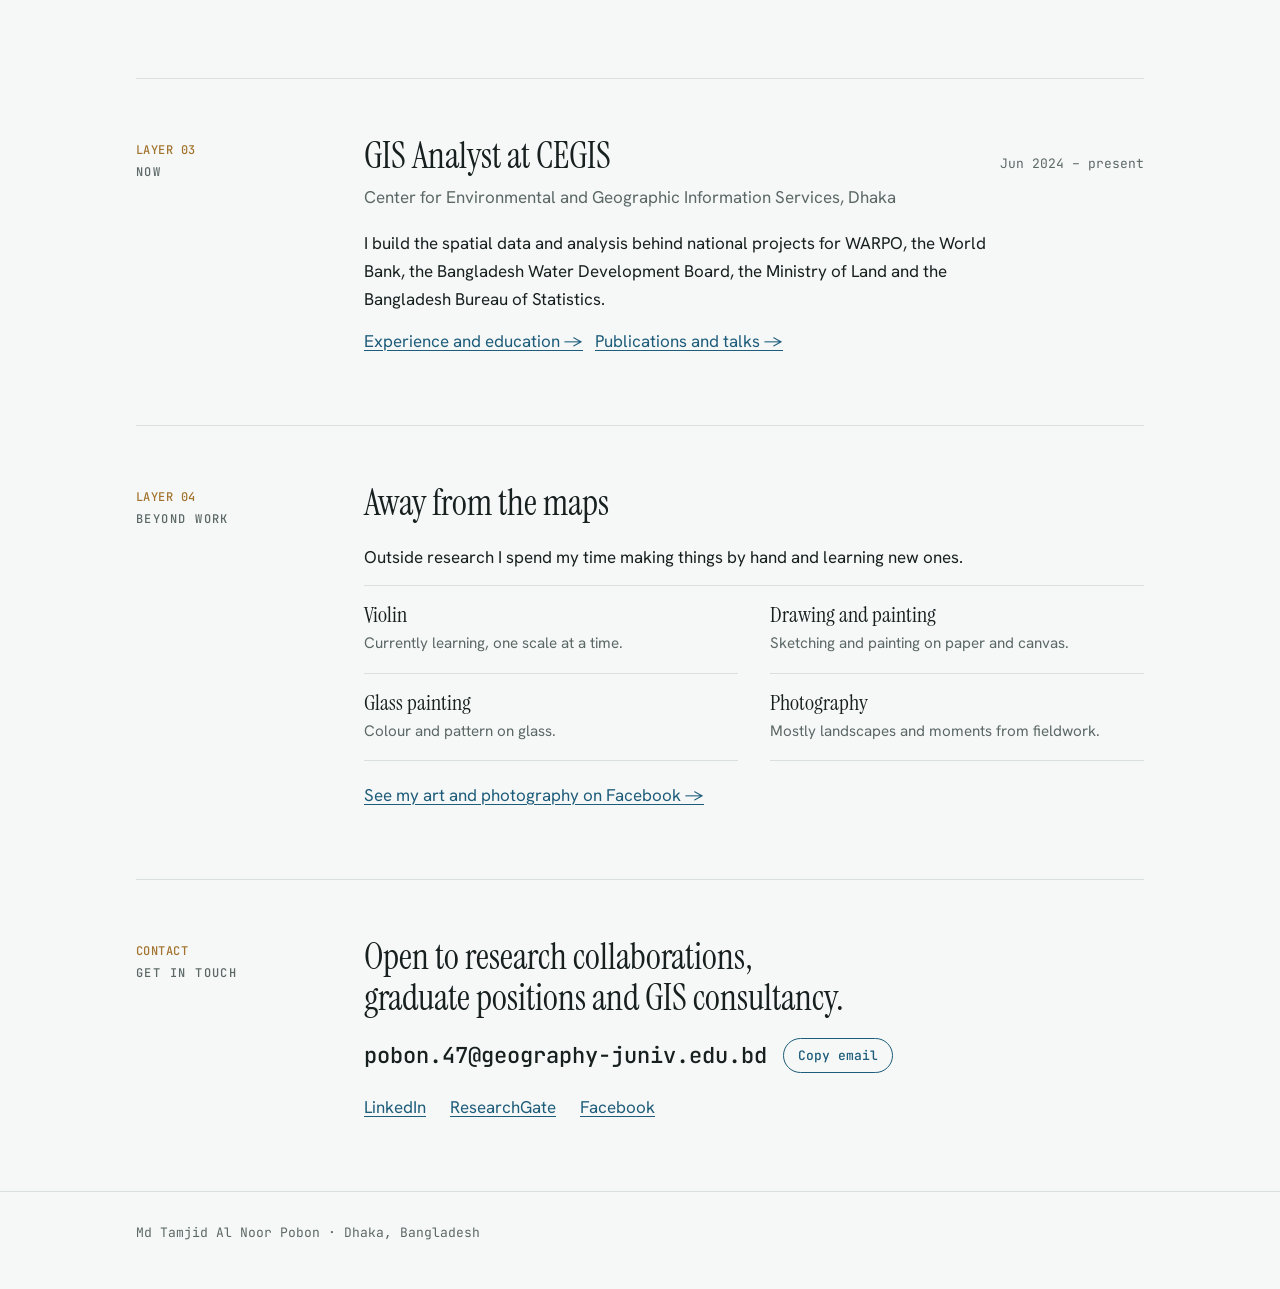
==== commit d32f6f61: "Add files via upload" ====
--- a/index.html
+++ b/index.html
@@ -22,7 +22,7 @@
     <p class="lede">Geographer and GIS analyst studying climate hazards, environmental change and how communities adapt to them.</p>
     <div class="meta">
       <span><b>GIS Analyst</b> · CEGIS</span>
-      <span><b>MSc</b> Geography &amp; Environment, CGPA 3.97</span>
+      <span><b>MSc</b> Geography &amp; Environment, Jahangirnagar University</span>
       <span>Dhaka, Bangladesh</span>
     </div>
   </div>
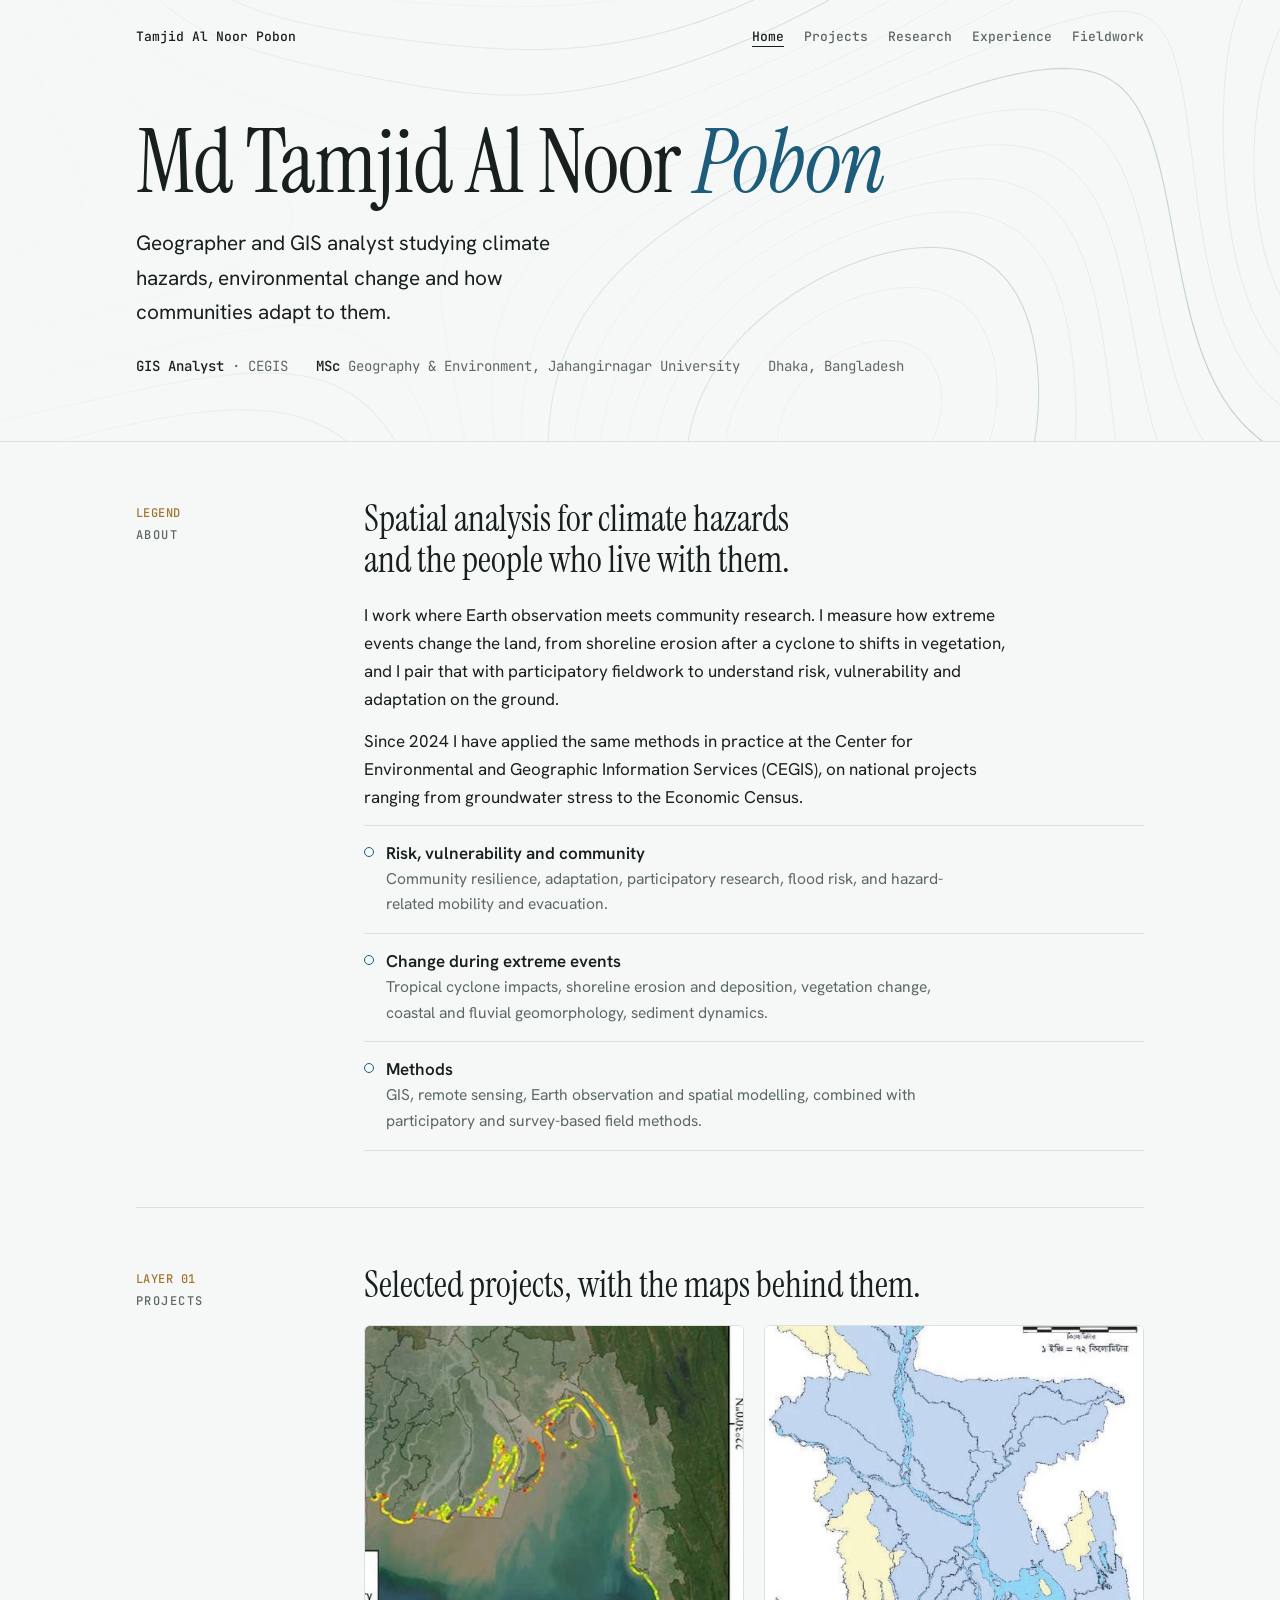
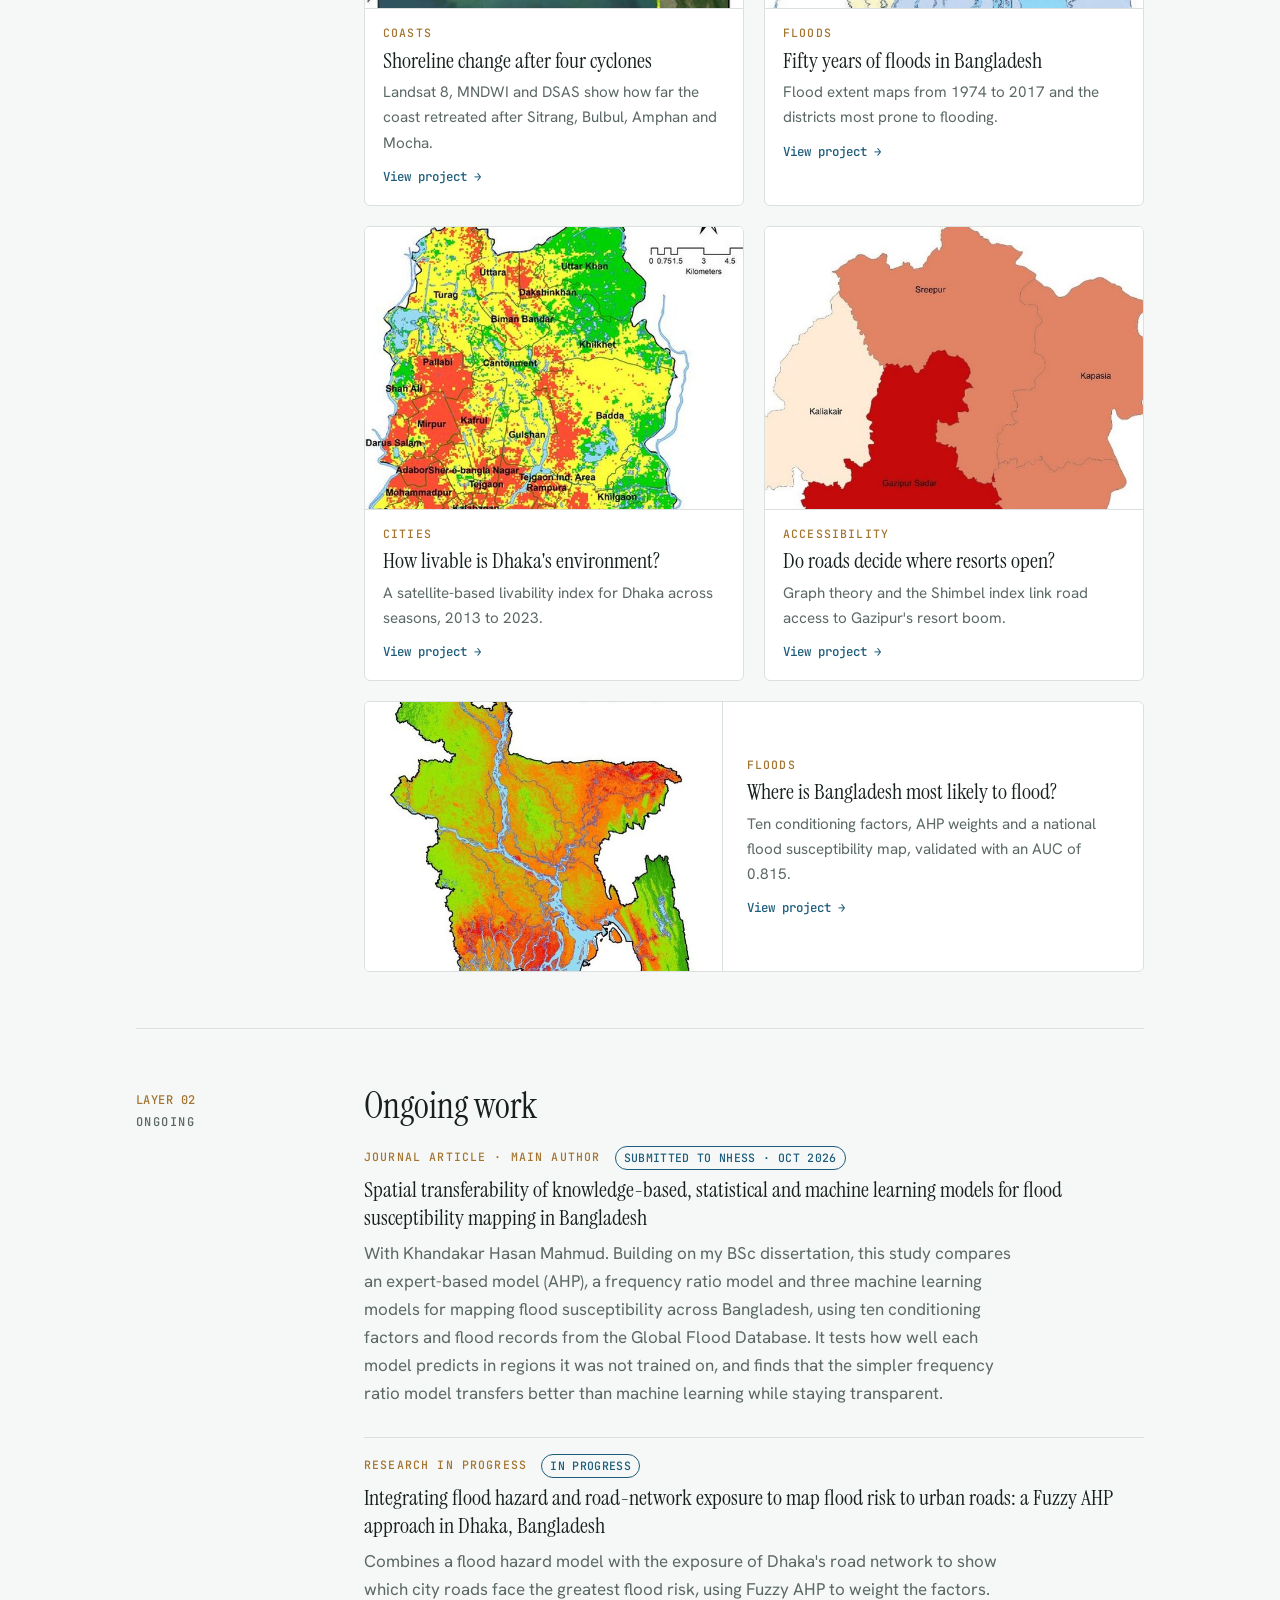
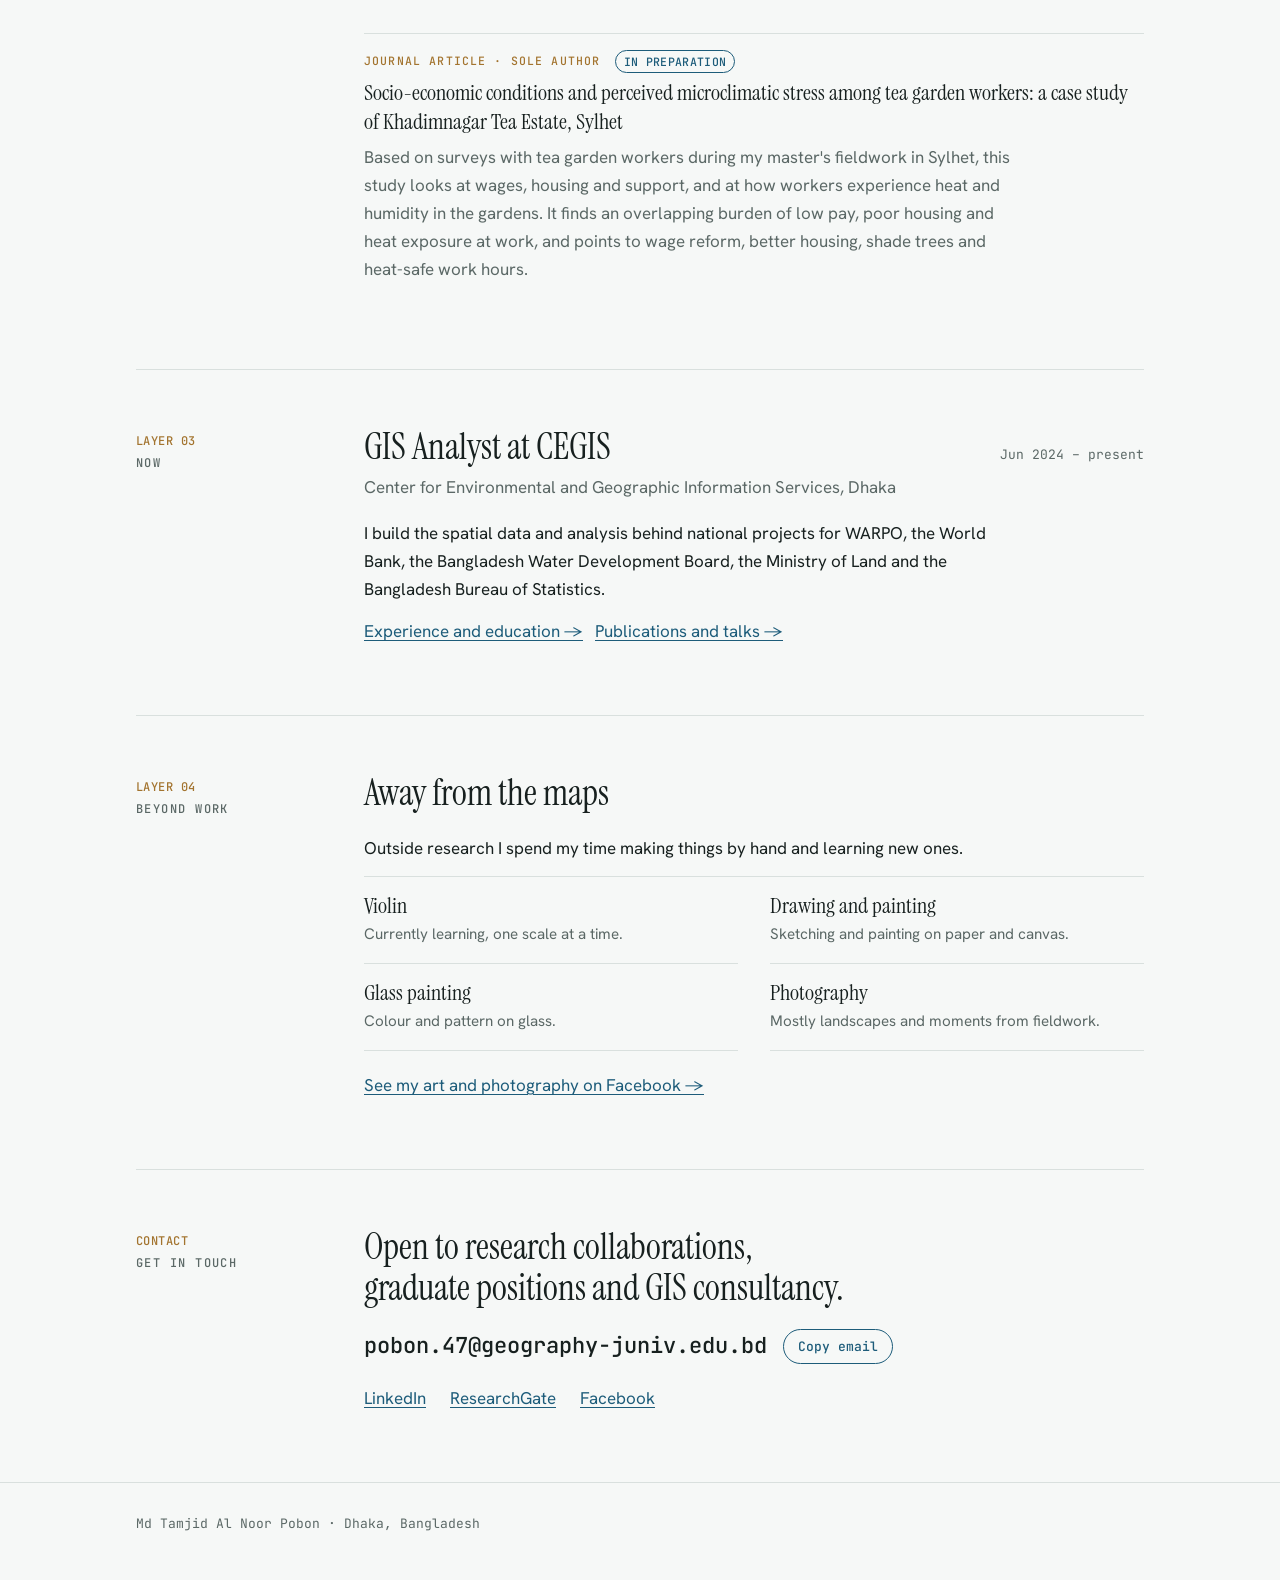
==== commit 85170b67: "Add files via upload" ====
--- a/index.html
+++ b/index.html
@@ -52,6 +52,7 @@
         <a class="card" href="floods.html"><img src="thumb_f1998.jpg" width="640" height="480" alt=""><div class="body"><span class="kind" style="margin:0">Floods</span><h3>Fifty years of floods in Bangladesh</h3><p>Flood extent maps from 1974 to 2017 and the districts most prone to flooding.</p><span class="go">View project →</span></div></a>
         <a class="card" href="dhaka.html"><img src="thumb_darea.jpg" width="640" height="480" alt=""><div class="body"><span class="kind" style="margin:0">Cities</span><h3>How livable is Dhaka's environment?</h3><p>A satellite-based livability index for Dhaka across seasons, 2013 to 2023.</p><span class="go">View project →</span></div></a>
         <a class="card" href="gazipur.html"><img src="thumb_gacc.jpg" width="640" height="480" alt=""><div class="body"><span class="kind" style="margin:0">Accessibility</span><h3>Do roads decide where resorts open?</h3><p>Graph theory and the Shimbel index link road access to Gazipur's resort boom.</p><span class="go">View project →</span></div></a>
+        <a class="card wide" href="susceptibility.html"><img src="thumb_fs_final.jpg" width="640" height="480" alt=""><div class="body"><span class="kind" style="margin:0">Floods</span><h3>Where is Bangladesh most likely to flood?</h3><p>Ten conditioning factors, AHP weights and a national flood susceptibility map, validated with an AUC of 0.815.</p><span class="go">View project →</span></div></a>
       </div>
     </div>
   </section>
--- a/style.css
+++ b/style.css
@@ -168,3 +168,9 @@
 .hobbies b{font:400 1.35rem/1.25 var(--display)}
 .hobbies span{color:var(--muted);font-size:.95rem}
 @media (max-width:560px){.hobbies{grid-template-columns:minmax(0,1fr)}}
+
+.card.wide{grid-column:1/-1;flex-direction:row}
+.card.wide img{width:46%;aspect-ratio:4/3;border-bottom:0;border-right:1px solid var(--line)}
+.card.wide .body{justify-content:center;padding:20px 24px}
+@media (max-width:760px){.card.wide{flex-direction:column}.card.wide img{width:100%;border-right:0;border-bottom:1px solid var(--line)}}
+.bars li{grid-template-columns:104px minmax(0,1fr) 54px}
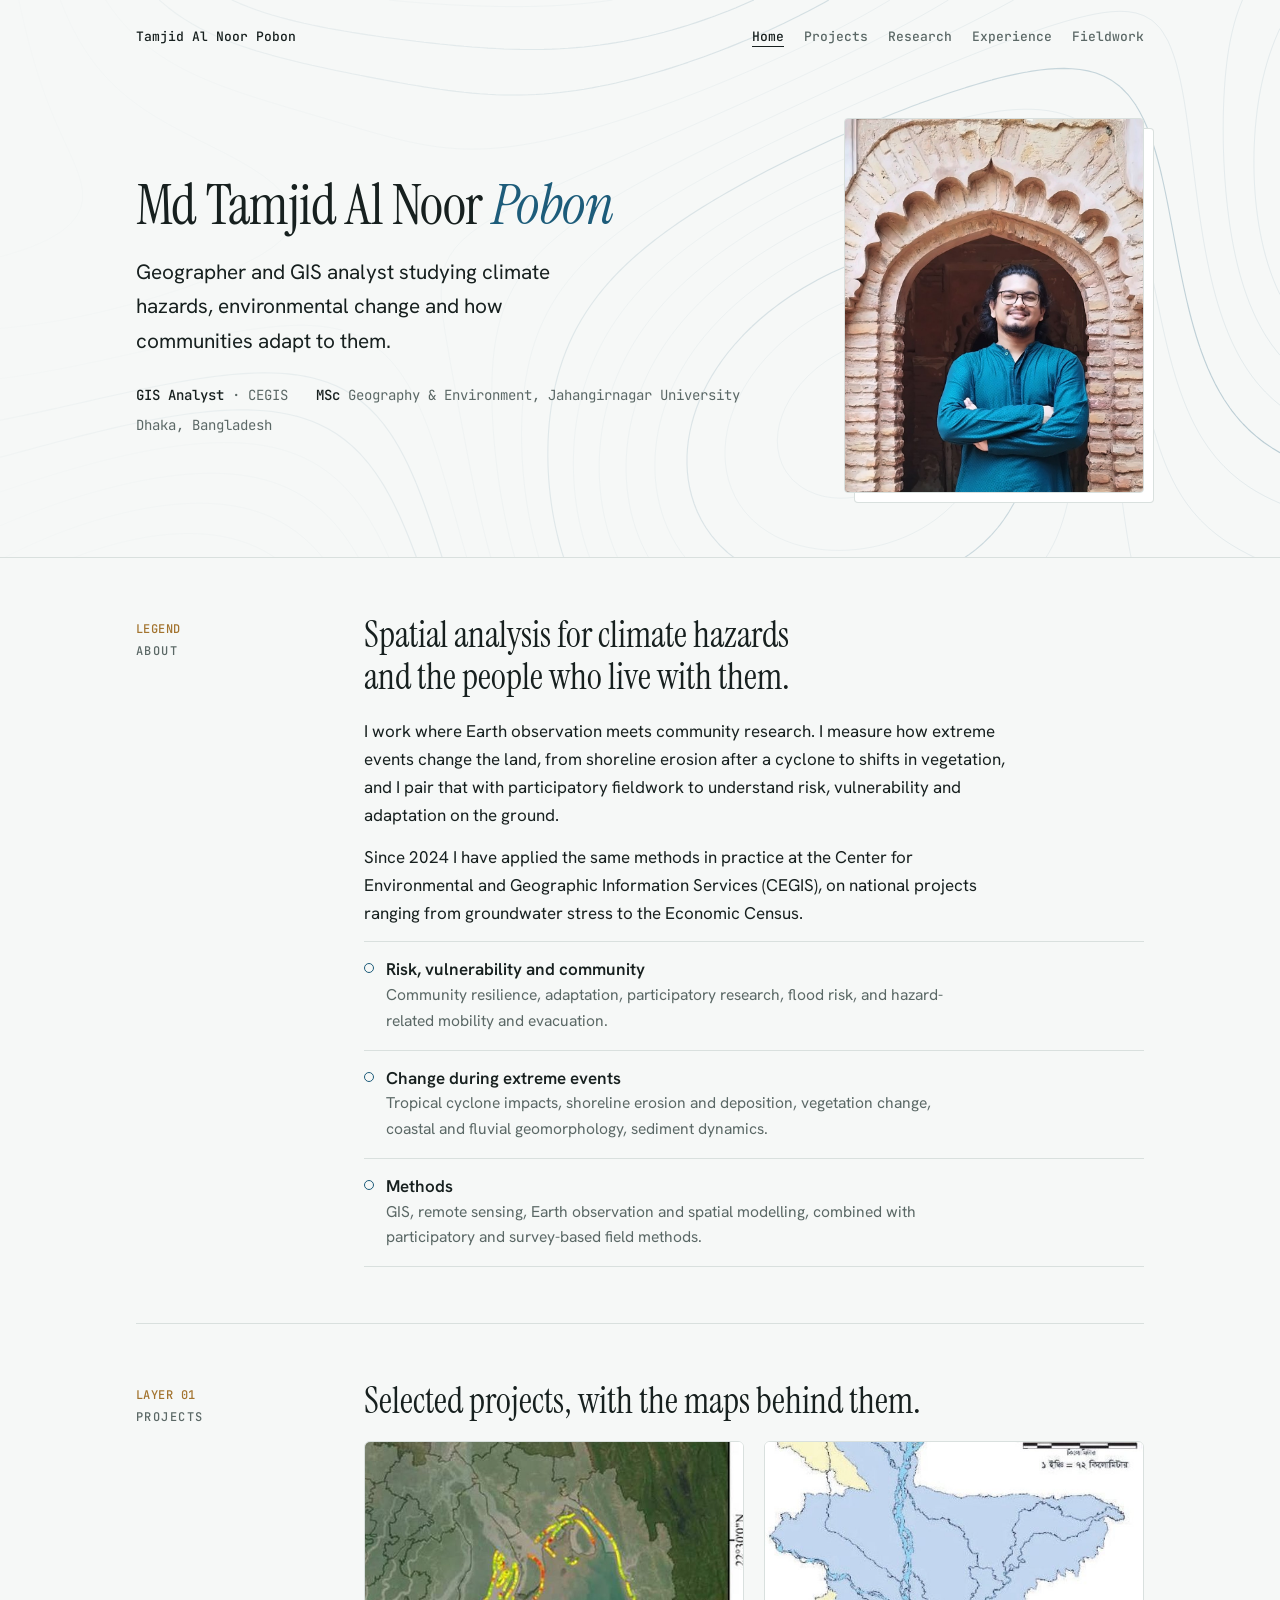
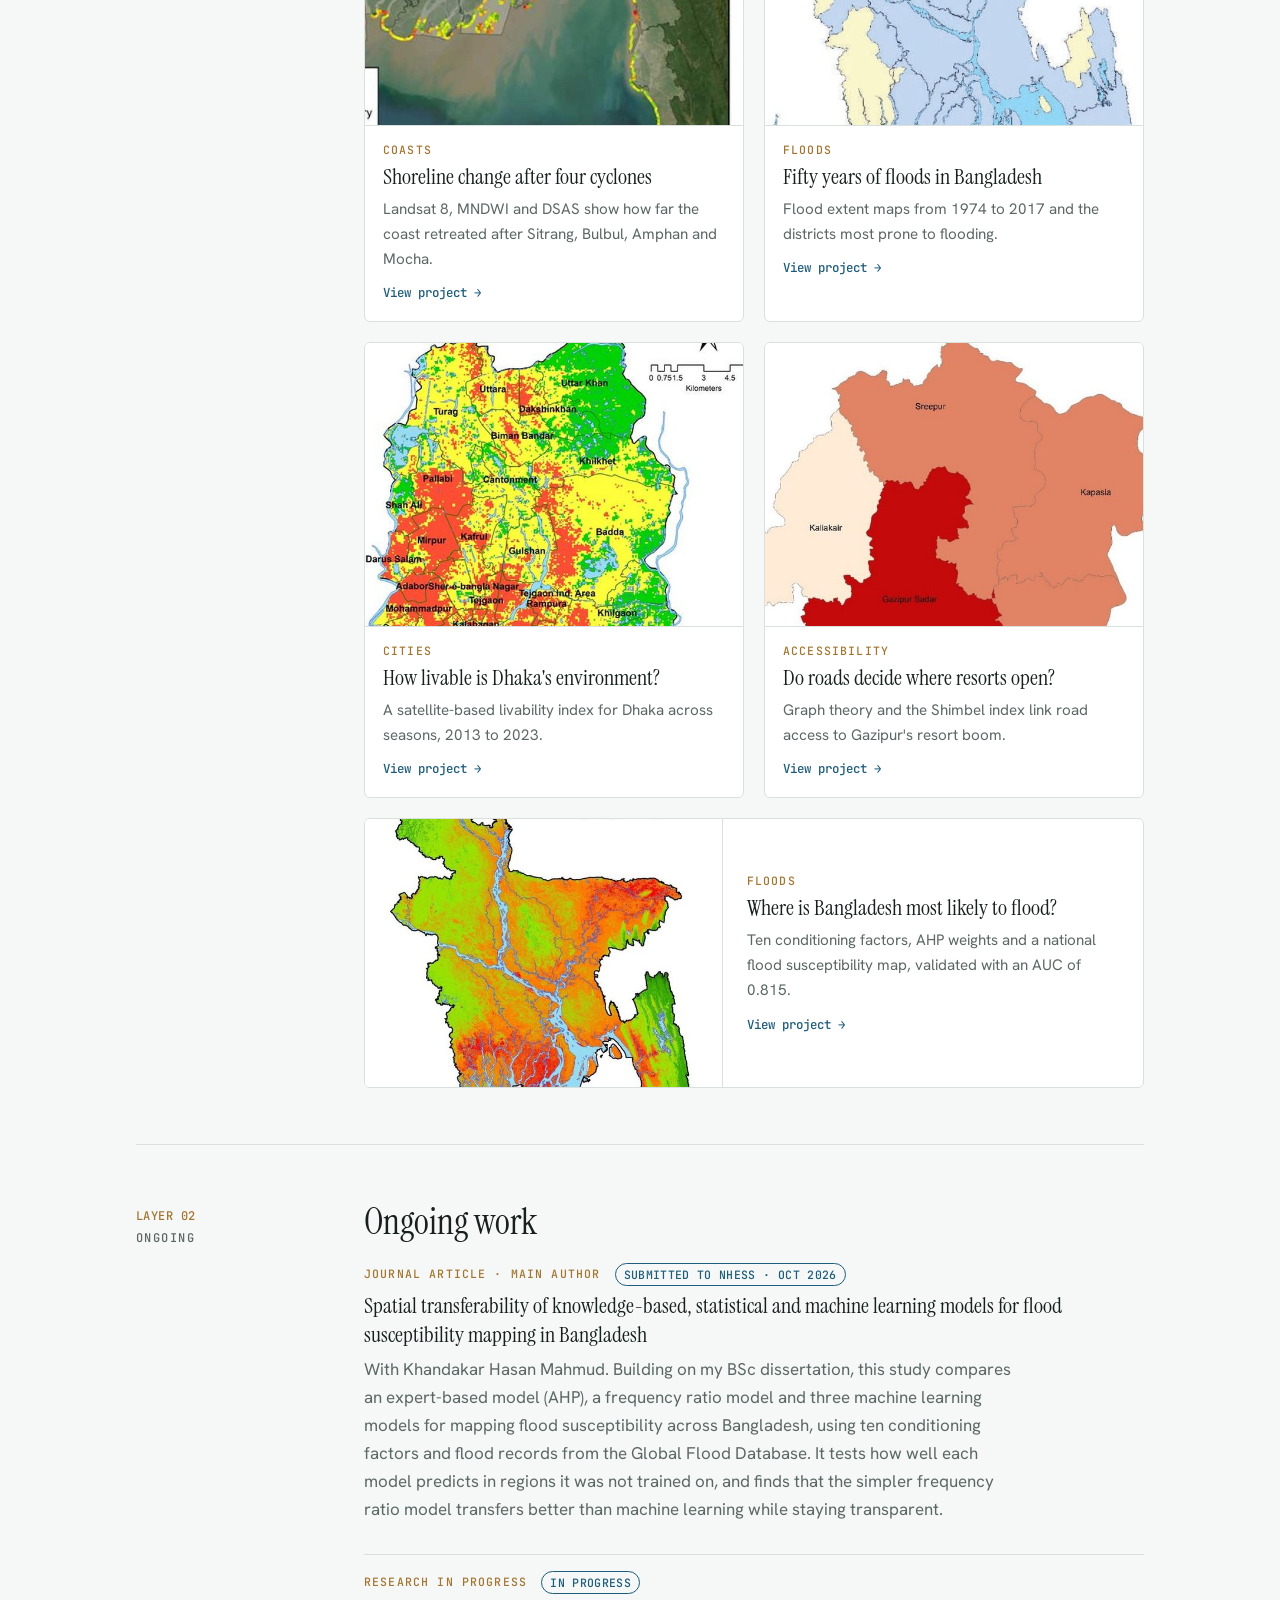
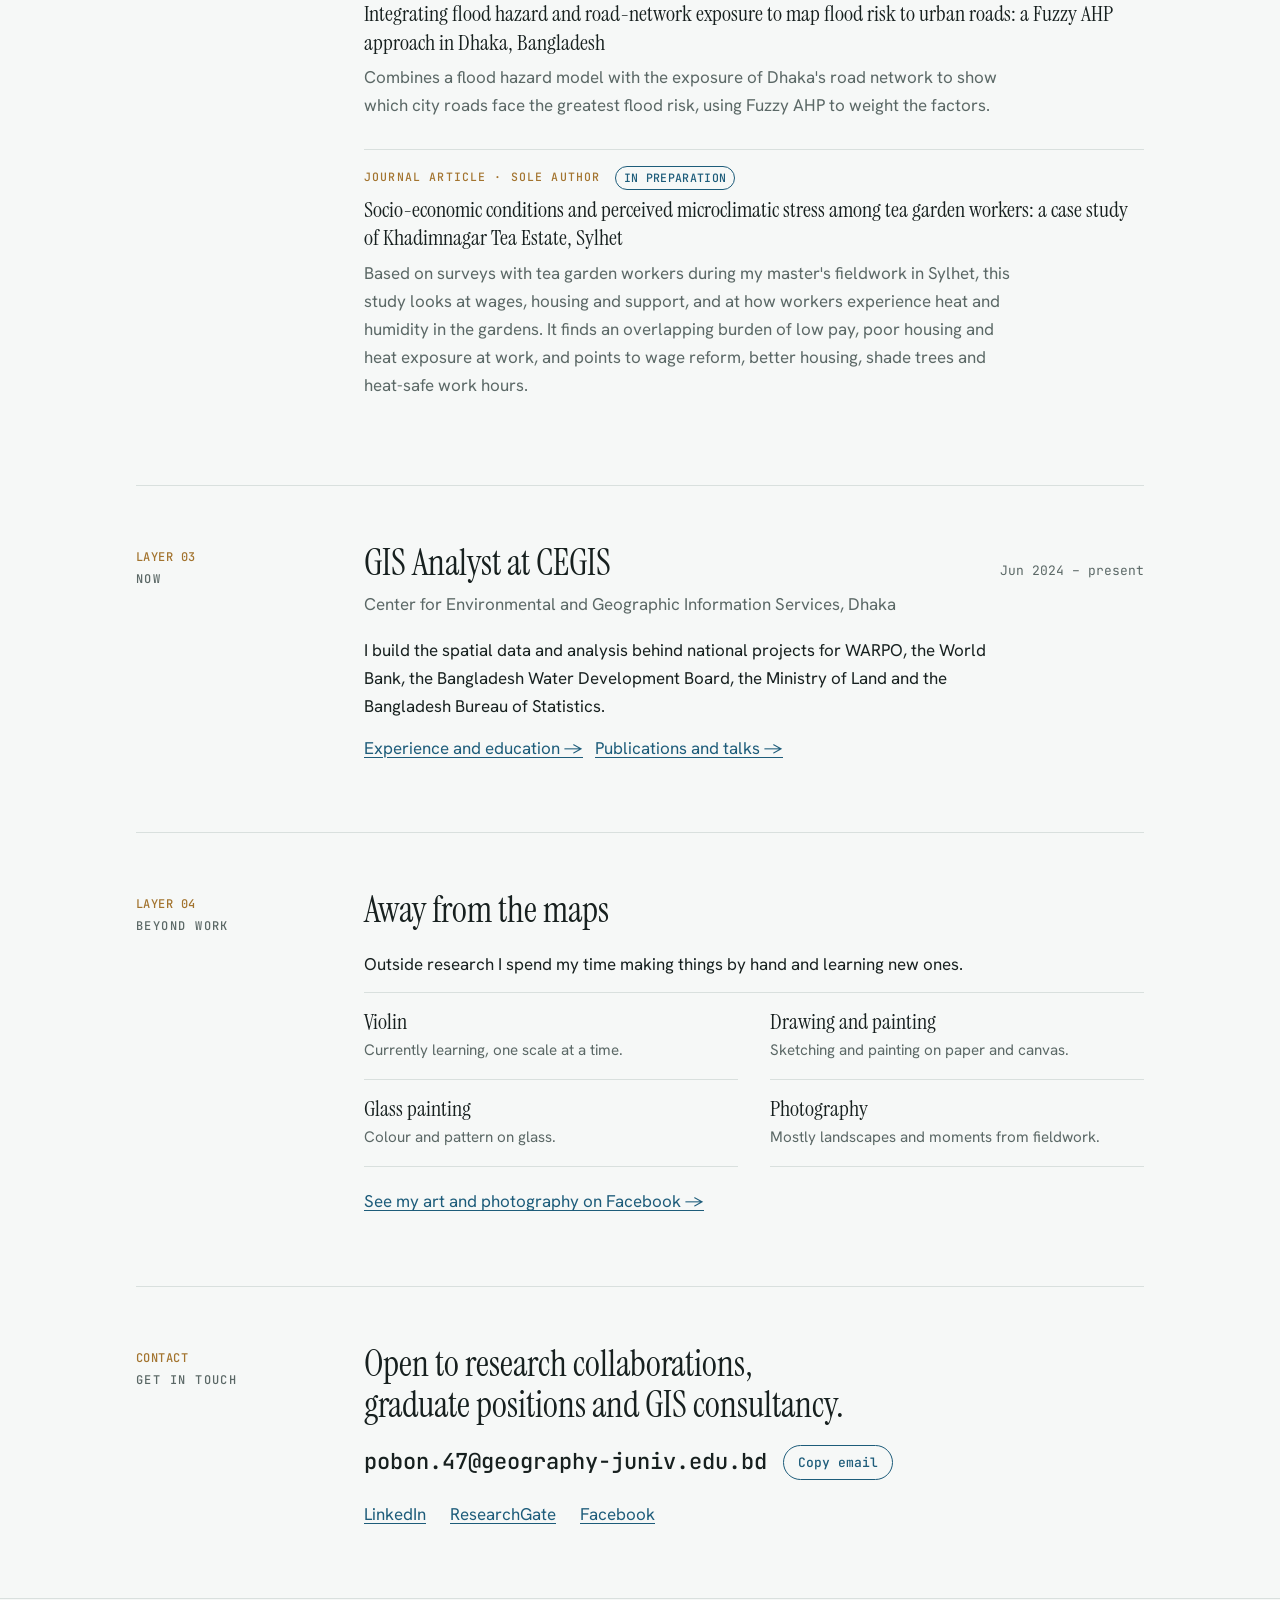
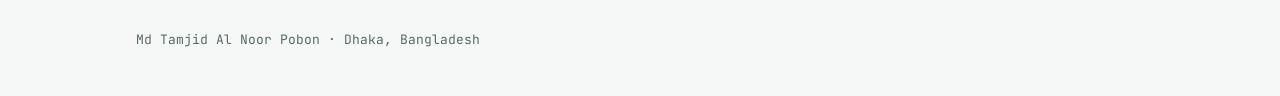
==== commit 63a7dd73: "Add files via upload" ====
--- a/index.html
+++ b/index.html
@@ -18,12 +18,17 @@
       <a class="home" href="index.html">Tamjid Al Noor Pobon</a>
       <ul><li><a href="index.html" aria-current="page">Home</a></li><li><a href="index.html#projects">Projects</a></li><li><a href="research.html">Research</a></li><li><a href="experience.html">Experience</a></li><li><a href="fieldwork.html">Fieldwork</a></li></ul>
     </nav>
-    <h1>Md Tamjid Al Noor <em>Pobon</em></h1>
-    <p class="lede">Geographer and GIS analyst studying climate hazards, environmental change and how communities adapt to them.</p>
-    <div class="meta">
-      <span><b>GIS Analyst</b> · CEGIS</span>
-      <span><b>MSc</b> Geography &amp; Environment, Jahangirnagar University</span>
-      <span>Dhaka, Bangladesh</span>
+    <div class="intro">
+      <div class="intro-text">
+        <h1>Md Tamjid Al Noor <em>Pobon</em></h1>
+        <p class="lede">Geographer and GIS analyst studying climate hazards, environmental change and how communities adapt to them.</p>
+        <div class="meta">
+          <span><b>GIS Analyst</b> · CEGIS</span>
+          <span><b>MSc</b> Geography &amp; Environment, Jahangirnagar University</span>
+          <span>Dhaka, Bangladesh</span>
+        </div>
+      </div>
+      <figure class="portrait"><img src="pobon.jpg" width="880" height="1100" alt="Portrait of Md Tamjid Al Noor Pobon standing in front of a carved brick archway"></figure>
     </div>
   </div>
 </header>
--- a/style.css
+++ b/style.css
@@ -174,3 +174,32 @@
 .card.wide .body{justify-content:center;padding:20px 24px}
 @media (max-width:760px){.card.wide{flex-direction:column}.card.wide img{width:100%;border-right:0;border-bottom:1px solid var(--line)}}
 .bars li{grid-template-columns:104px minmax(0,1fr) 54px}
+
+/* intro photo */
+.intro{display:grid;grid-template-columns:minmax(0,1fr) minmax(0,300px);gap:32px 56px;align-items:center}
+.intro-text{min-width:0}
+.portrait{margin:0;position:relative}
+.portrait img{display:block;width:100%;height:auto;aspect-ratio:4/5;object-fit:cover;border-radius:4px;border:1px solid var(--line);box-shadow:10px 10px 0 -1px var(--surface),10px 10px 0 0 var(--line)}
+@media (max-width:760px){
+  .intro{grid-template-columns:minmax(0,1fr)}
+  .portrait{order:-1;max-width:220px}
+}
+
+.intro h1{font-size:clamp(1.75rem,4.4vw,3.5rem);line-height:1.05;white-space:nowrap}
+
+/* fieldwork gallery */
+.gallery{display:grid;grid-template-columns:repeat(3,minmax(0,1fr));gap:12px;margin-top:16px}
+.gallery figure{margin:0;min-width:0}
+.gallery img{display:block;width:100%;height:auto;aspect-ratio:4/3;object-fit:cover;border-radius:3px;border:1px solid var(--line);background:var(--surface)}
+.gallery figcaption{font:400 .72rem/1.45 var(--mono);color:var(--muted);margin-top:6px}
+@media (max-width:760px){.gallery{grid-template-columns:repeat(2,minmax(0,1fr))}}
+.gallery figure.wide{grid-column:1/-1}
+.gallery figure.wide img{aspect-ratio:21/8;object-position:center 42%}
+.gallery figure.span2{grid-column:span 2}
+.gallery figure.span2{display:flex;flex-direction:column}
+.gallery figure.span2 img{flex:1 1 auto;height:0;min-height:0;aspect-ratio:auto;object-fit:cover}
+@media (max-width:760px){.gallery figure.span2 img{flex:none;height:auto;aspect-ratio:8/3}}
+.gallery figure.top img{object-position:center 25%}
+.gallery{grid-auto-flow:row dense}
+.credit{font:400 .72rem/1.5 var(--mono);color:var(--muted);margin:10px 0 0}
+.gallery figure.pos55 img{object-position:center 55%}
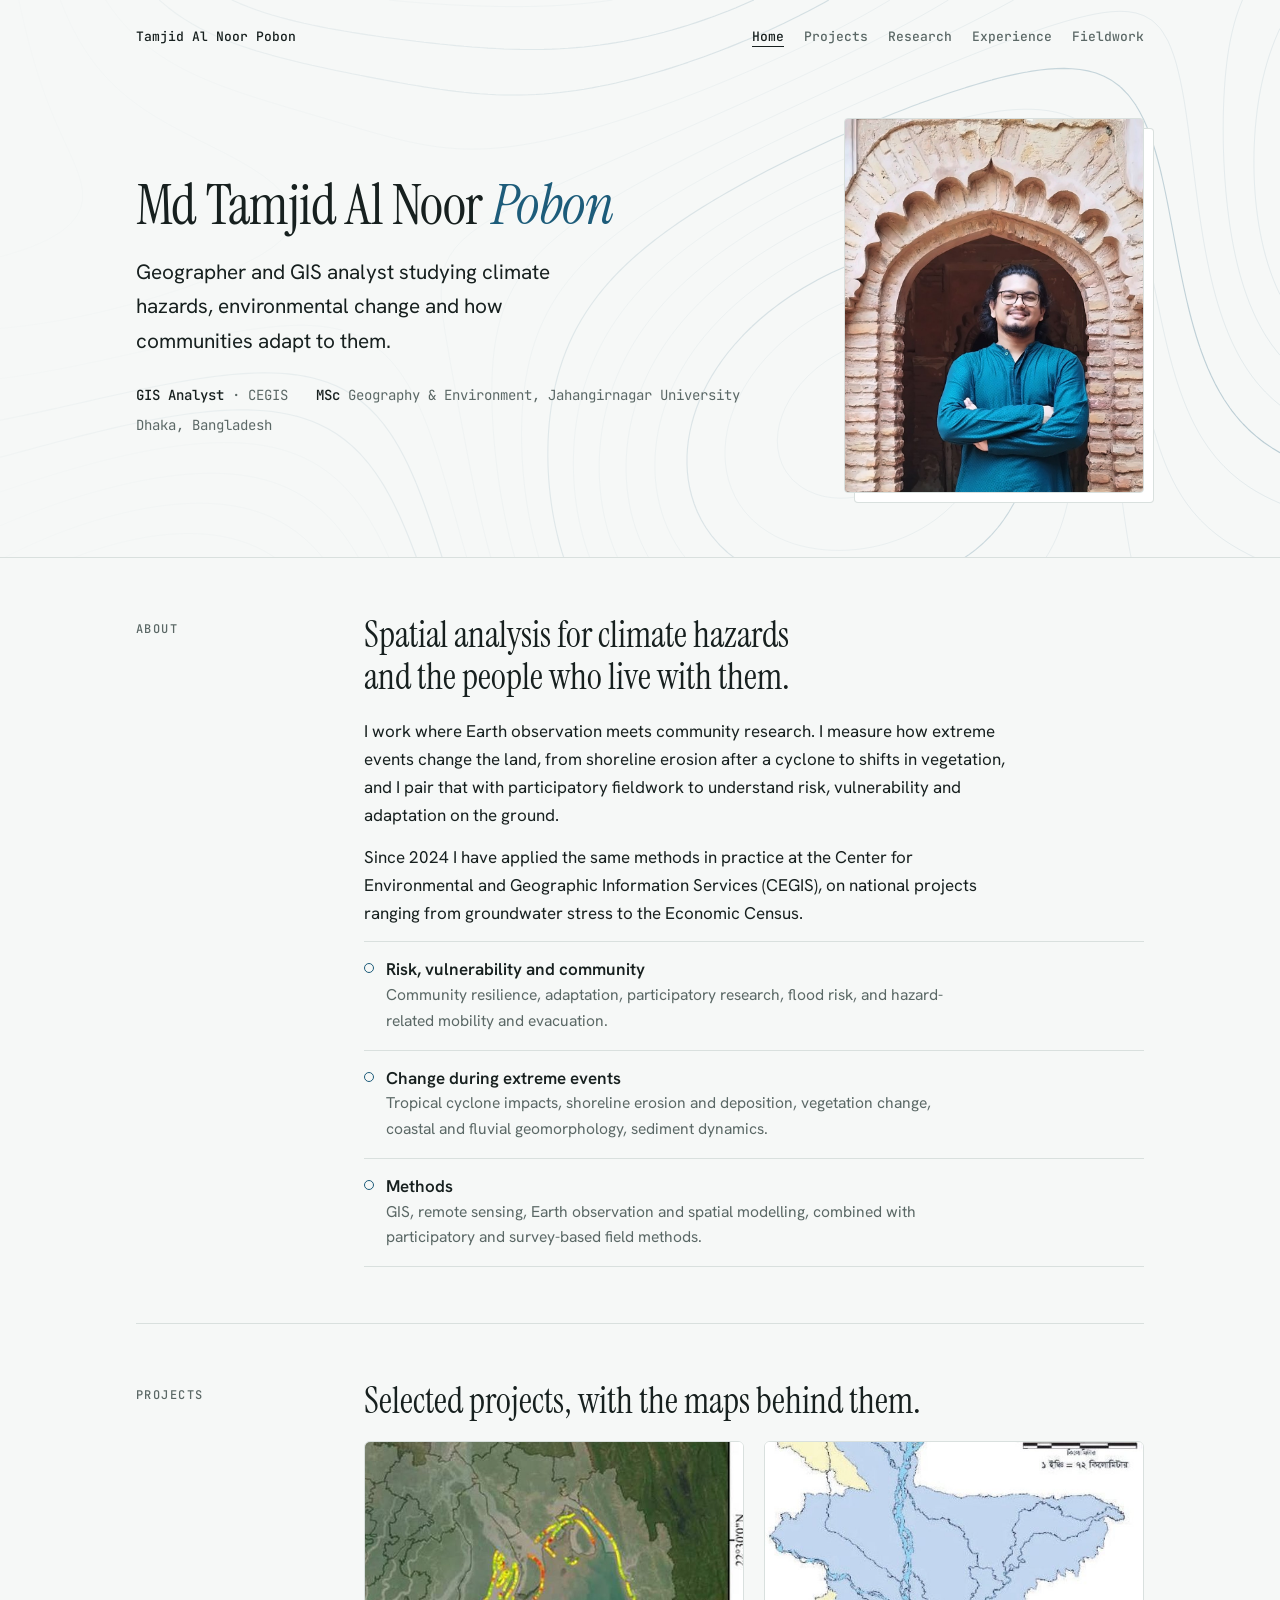
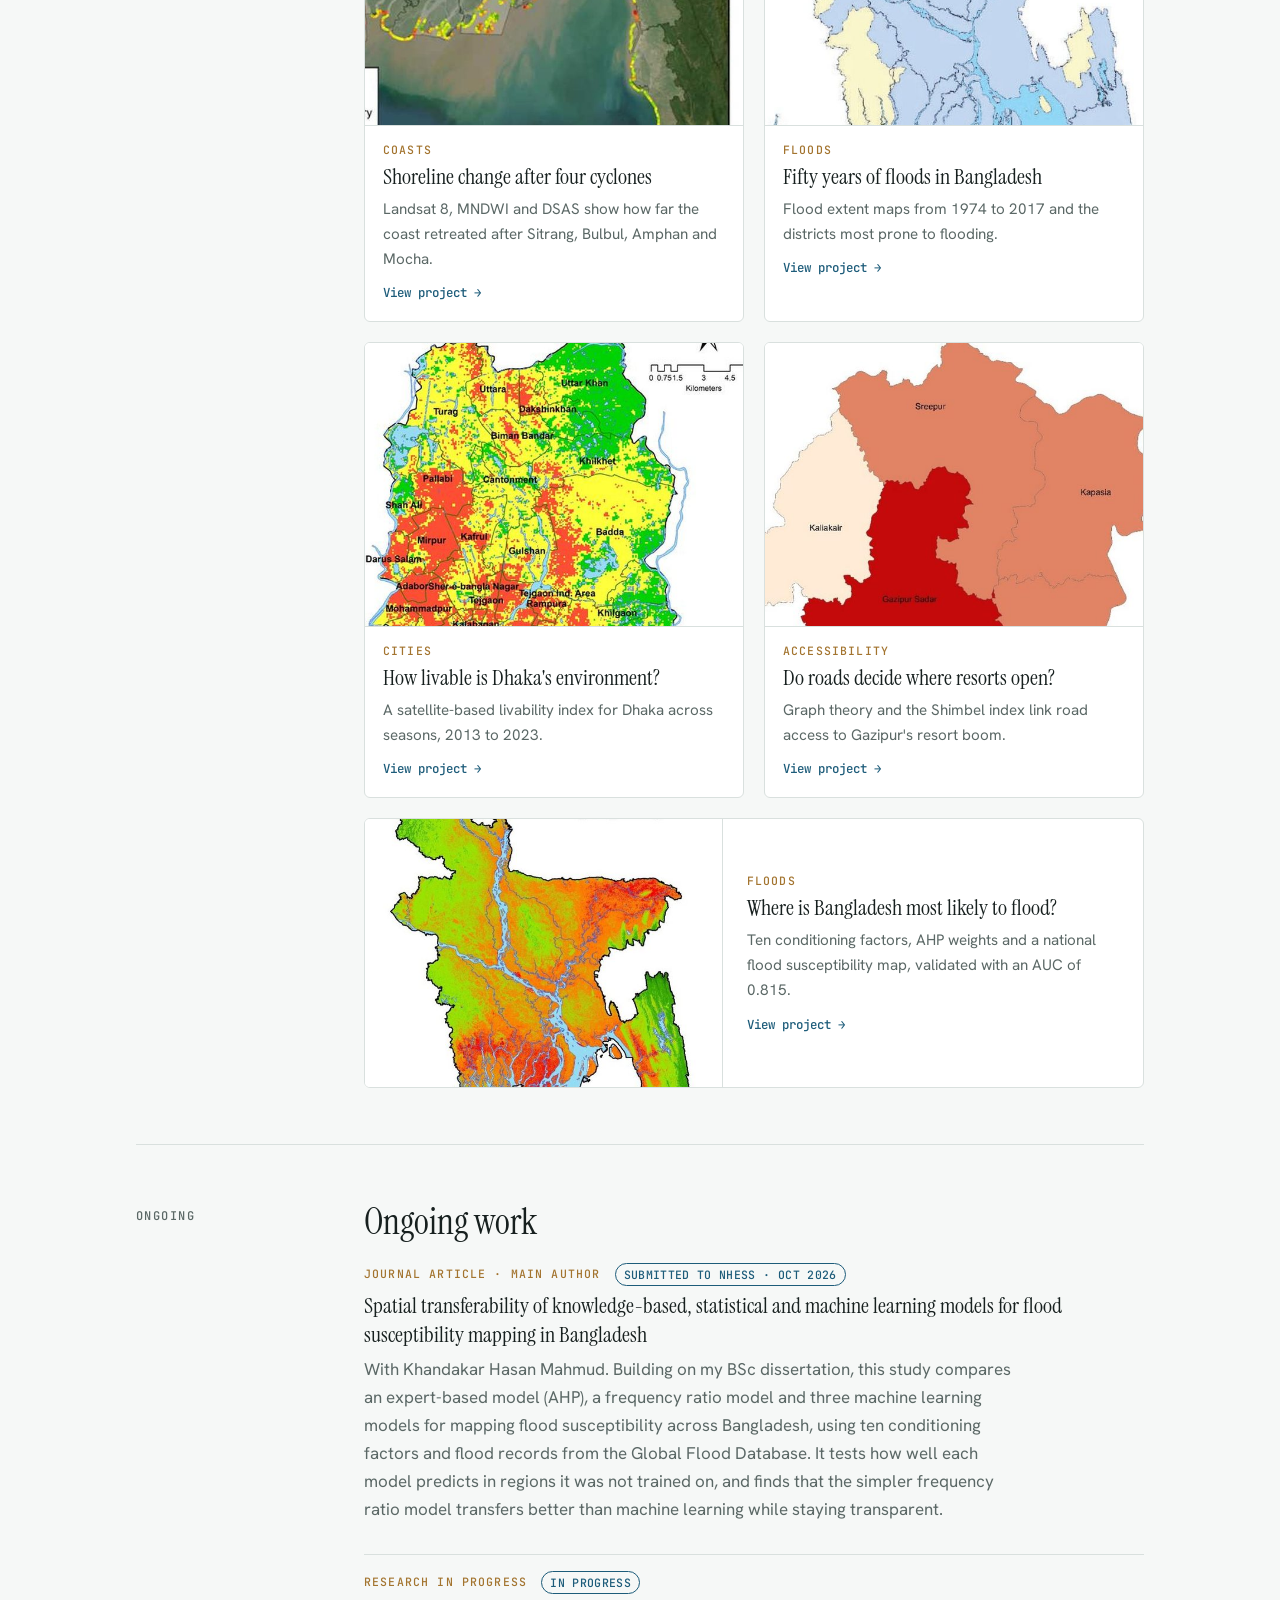
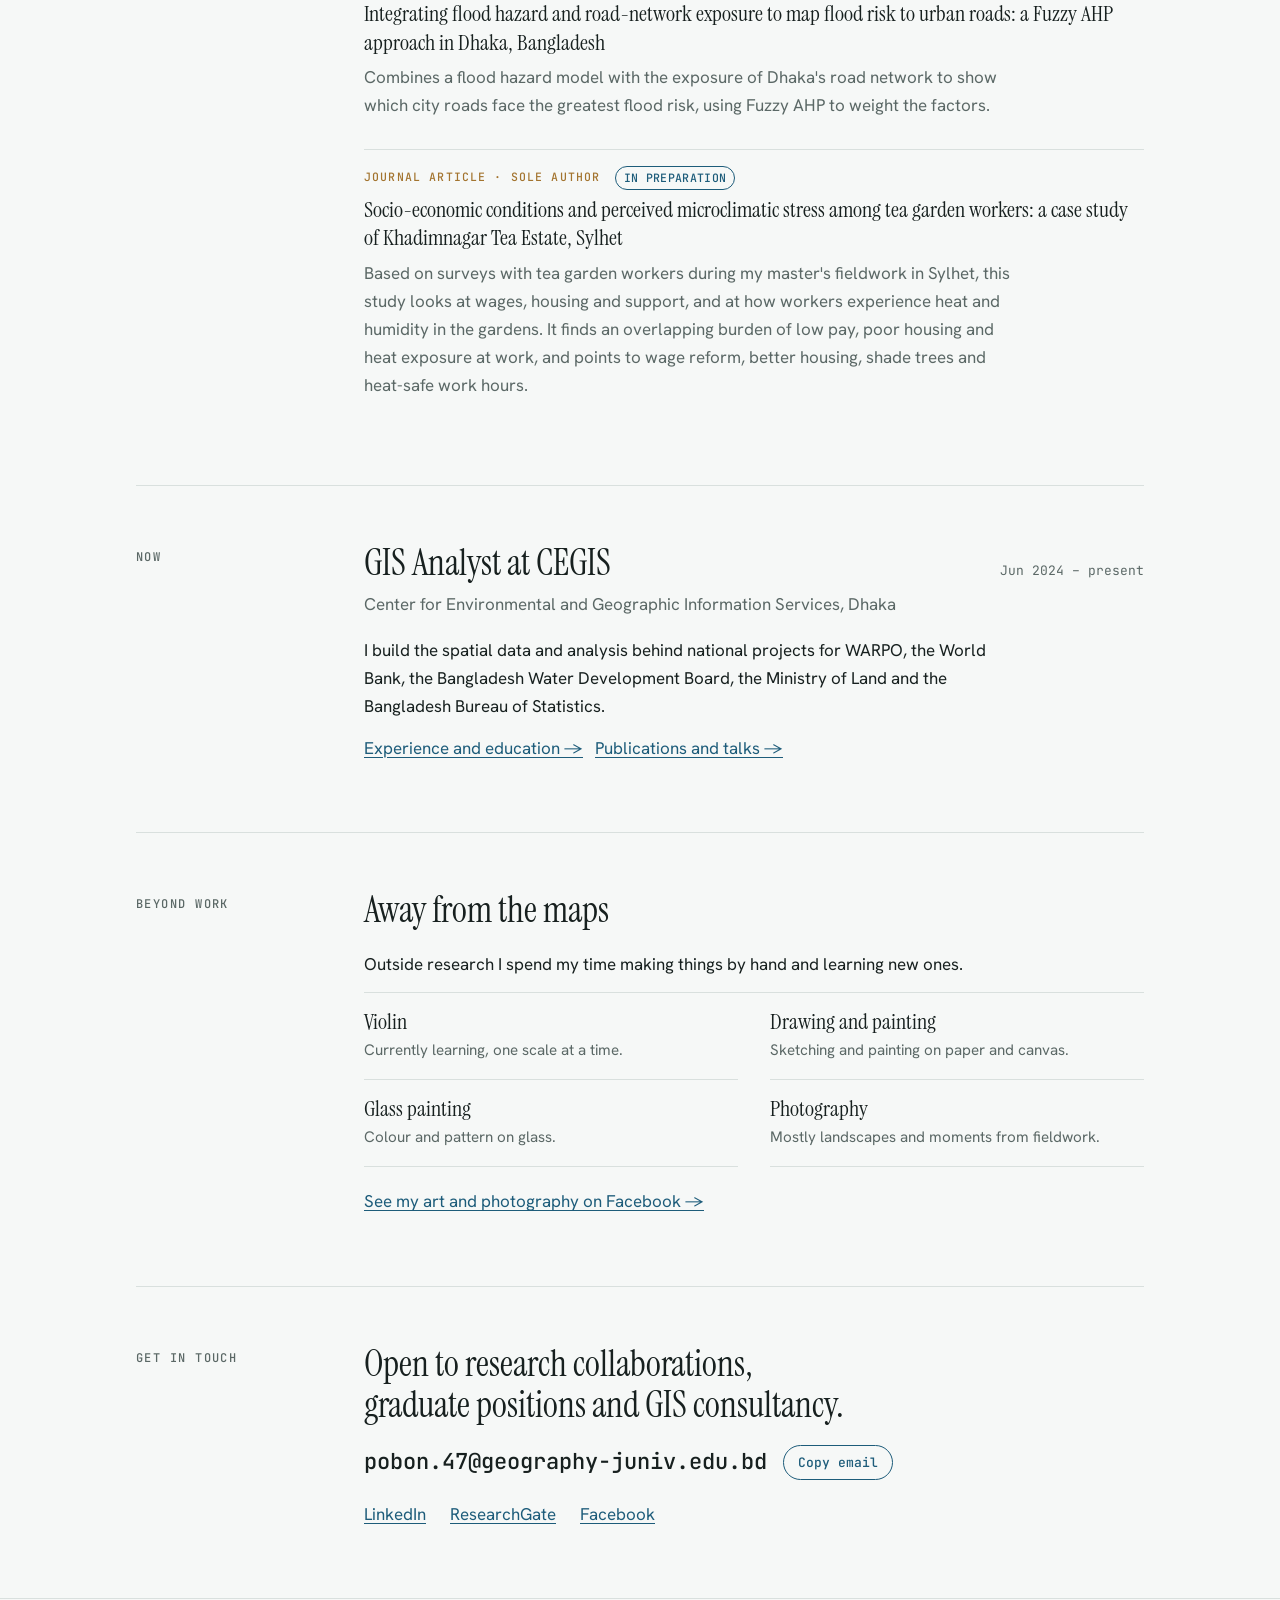
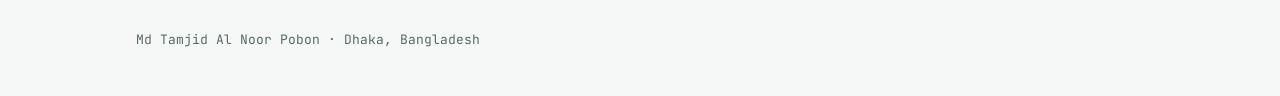
==== commit b84fe5e7: "Add files via upload" ====
--- a/index.html
+++ b/index.html
@@ -7,7 +7,7 @@
 <meta name="description" content="Md Tamjid Al Noor Pobon: GIS analyst and geographer researching climate hazards, environmental change and community resilience.">
 <link rel="preconnect" href="https://fonts.googleapis.com">
 <link rel="stylesheet" href="https://fonts.googleapis.com/css2?family=Instrument+Serif:ital@0;1&family=Hanken+Grotesk:wght@400;500;600&family=JetBrains+Mono:wght@400;500&display=swap">
-<link rel="stylesheet" href="style.css">
+<link rel="stylesheet" href="style.css?v=20261027">
 <style>html,body{margin:0}img{max-width:100%}</style>
 </head>
 <body>
@@ -35,7 +35,7 @@
 
 <main class="wrap">
   <section id="about">
-    <div class="label"><span>Legend</span>About</div>
+    <div class="label">About</div>
     <div class="content">
       <h2>Spatial analysis for climate hazards and the people who live with them.</h2>
       <p>I work where Earth observation meets community research. I measure how extreme events change the land, from shoreline erosion after a cyclone to shifts in vegetation, and I pair that with participatory fieldwork to understand risk, vulnerability and adaptation on the ground.</p>
@@ -49,7 +49,7 @@
   </section>
 
   <section id="projects">
-    <div class="label"><span>Layer 01</span>Projects</div>
+    <div class="label">Projects</div>
     <div class="content">
       <h2>Selected projects, with the maps behind them.</h2>
       <div class="cards">
@@ -63,7 +63,7 @@
   </section>
 
   <section id="ongoing">
-    <div class="label"><span>Layer 02</span>Ongoing</div>
+    <div class="label">Ongoing</div>
     <div class="content">
       <h2>Ongoing work</h2>
       <div class="entry">
@@ -85,7 +85,7 @@
   </section>
 
   <section id="now">
-    <div class="label"><span>Layer 03</span>Now</div>
+    <div class="label">Now</div>
     <div class="content">
       <div class="role"><h2 style="margin:0">GIS Analyst at CEGIS</h2><span class="when">Jun 2024 – present</span></div>
       <p class="org">Center for Environmental and Geographic Information Services, Dhaka</p>
@@ -94,7 +94,7 @@
     </div>
   </section>
   <section id="beyond">
-    <div class="label"><span>Layer 04</span>Beyond work</div>
+    <div class="label">Beyond work</div>
     <div class="content">
       <h2>Away from the maps</h2>
       <p>Outside research I spend my time making things by hand and learning new ones.</p>
@@ -109,7 +109,7 @@
   </section>
 
   <section id="contact">
-    <div class="label"><span>Contact</span>Get in touch</div>
+    <div class="label">Get in touch</div>
     <div class="content">
       <h2>Open to research collaborations, graduate positions and GIS consultancy.</h2>
       <div class="contact">
@@ -124,6 +124,6 @@
 <footer>
   <div class="wrap">Md Tamjid Al Noor Pobon · Dhaka, Bangladesh</div>
 </footer>
-<script src="script.js"></script>
+<script src="script.js?v=20261027"></script>
 </body>
 </html>
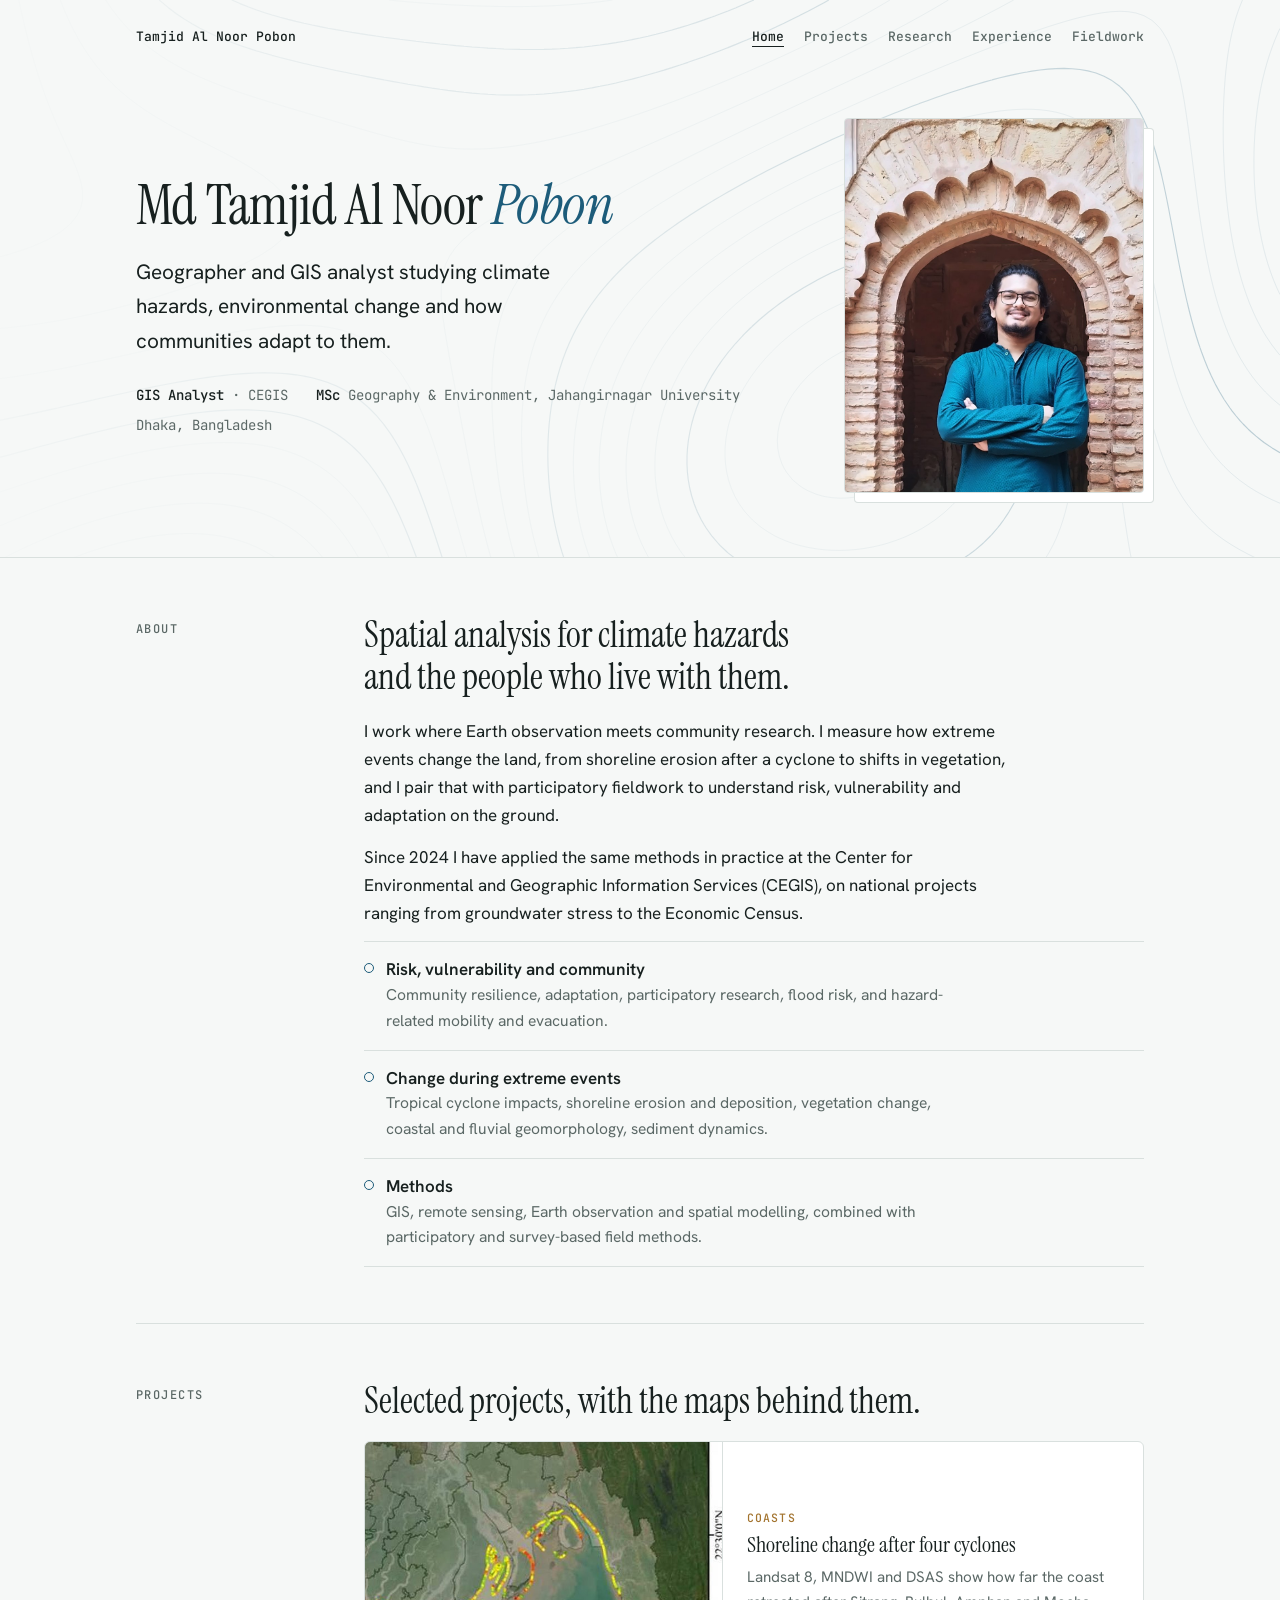
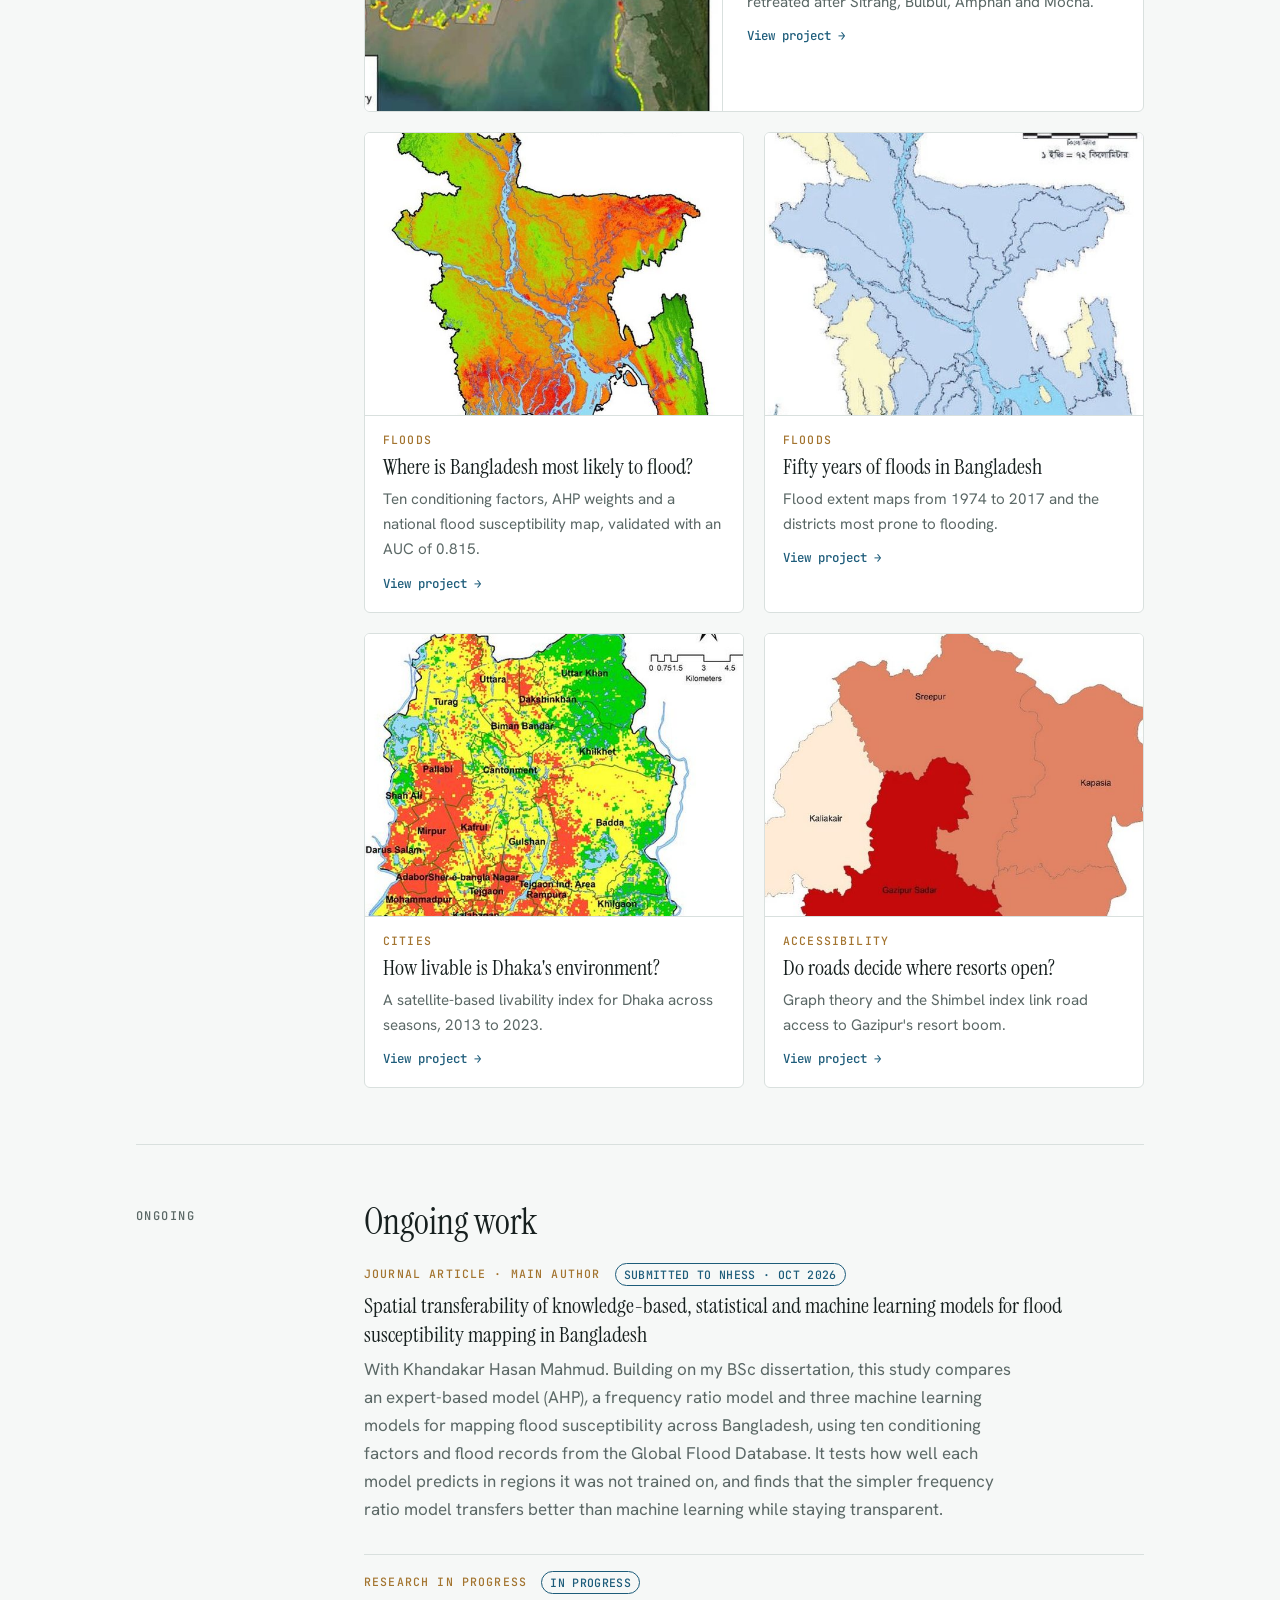
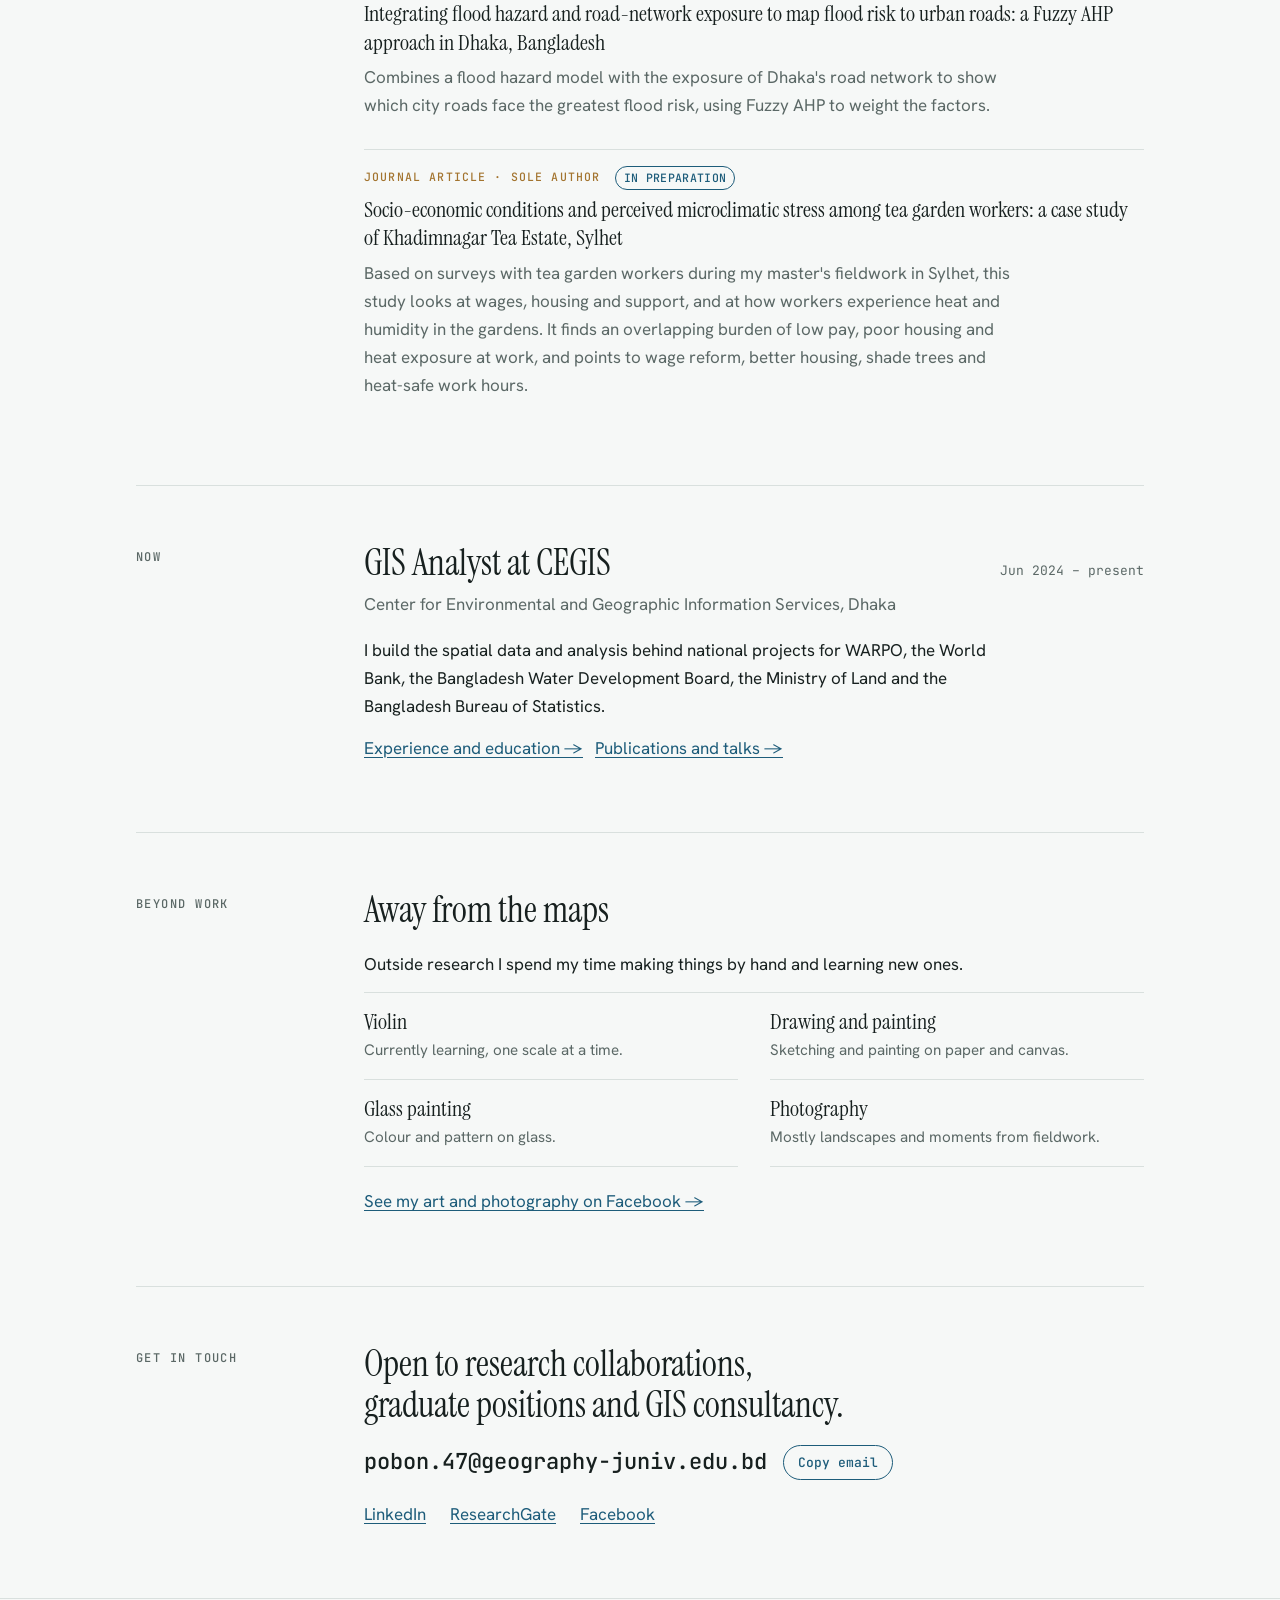
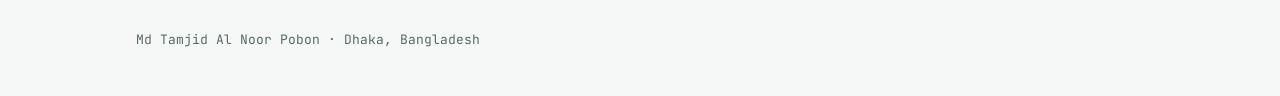
==== commit 9219312b: "Add files via upload" ====
--- a/index.html
+++ b/index.html
@@ -53,11 +53,11 @@
     <div class="content">
       <h2>Selected projects, with the maps behind them.</h2>
       <div class="cards">
-        <a class="card" href="shoreline.html"><img src="thumb_amphan.jpg" width="640" height="480" alt=""><div class="body"><span class="kind" style="margin:0">Coasts</span><h3>Shoreline change after four cyclones</h3><p>Landsat 8, MNDWI and DSAS show how far the coast retreated after Sitrang, Bulbul, Amphan and Mocha.</p><span class="go">View project →</span></div></a>
+        <a class="card wide" href="shoreline.html"><img src="thumb_amphan.jpg" width="640" height="480" alt=""><div class="body"><span class="kind" style="margin:0">Coasts</span><h3>Shoreline change after four cyclones</h3><p>Landsat 8, MNDWI and DSAS show how far the coast retreated after Sitrang, Bulbul, Amphan and Mocha.</p><span class="go">View project →</span></div></a>
+        <a class="card" href="susceptibility.html"><img src="thumb_fs_final.jpg" width="640" height="480" alt=""><div class="body"><span class="kind" style="margin:0">Floods</span><h3>Where is Bangladesh most likely to flood?</h3><p>Ten conditioning factors, AHP weights and a national flood susceptibility map, validated with an AUC of 0.815.</p><span class="go">View project →</span></div></a>
         <a class="card" href="floods.html"><img src="thumb_f1998.jpg" width="640" height="480" alt=""><div class="body"><span class="kind" style="margin:0">Floods</span><h3>Fifty years of floods in Bangladesh</h3><p>Flood extent maps from 1974 to 2017 and the districts most prone to flooding.</p><span class="go">View project →</span></div></a>
         <a class="card" href="dhaka.html"><img src="thumb_darea.jpg" width="640" height="480" alt=""><div class="body"><span class="kind" style="margin:0">Cities</span><h3>How livable is Dhaka's environment?</h3><p>A satellite-based livability index for Dhaka across seasons, 2013 to 2023.</p><span class="go">View project →</span></div></a>
         <a class="card" href="gazipur.html"><img src="thumb_gacc.jpg" width="640" height="480" alt=""><div class="body"><span class="kind" style="margin:0">Accessibility</span><h3>Do roads decide where resorts open?</h3><p>Graph theory and the Shimbel index link road access to Gazipur's resort boom.</p><span class="go">View project →</span></div></a>
-        <a class="card wide" href="susceptibility.html"><img src="thumb_fs_final.jpg" width="640" height="480" alt=""><div class="body"><span class="kind" style="margin:0">Floods</span><h3>Where is Bangladesh most likely to flood?</h3><p>Ten conditioning factors, AHP weights and a national flood susceptibility map, validated with an AUC of 0.815.</p><span class="go">View project →</span></div></a>
       </div>
     </div>
   </section>
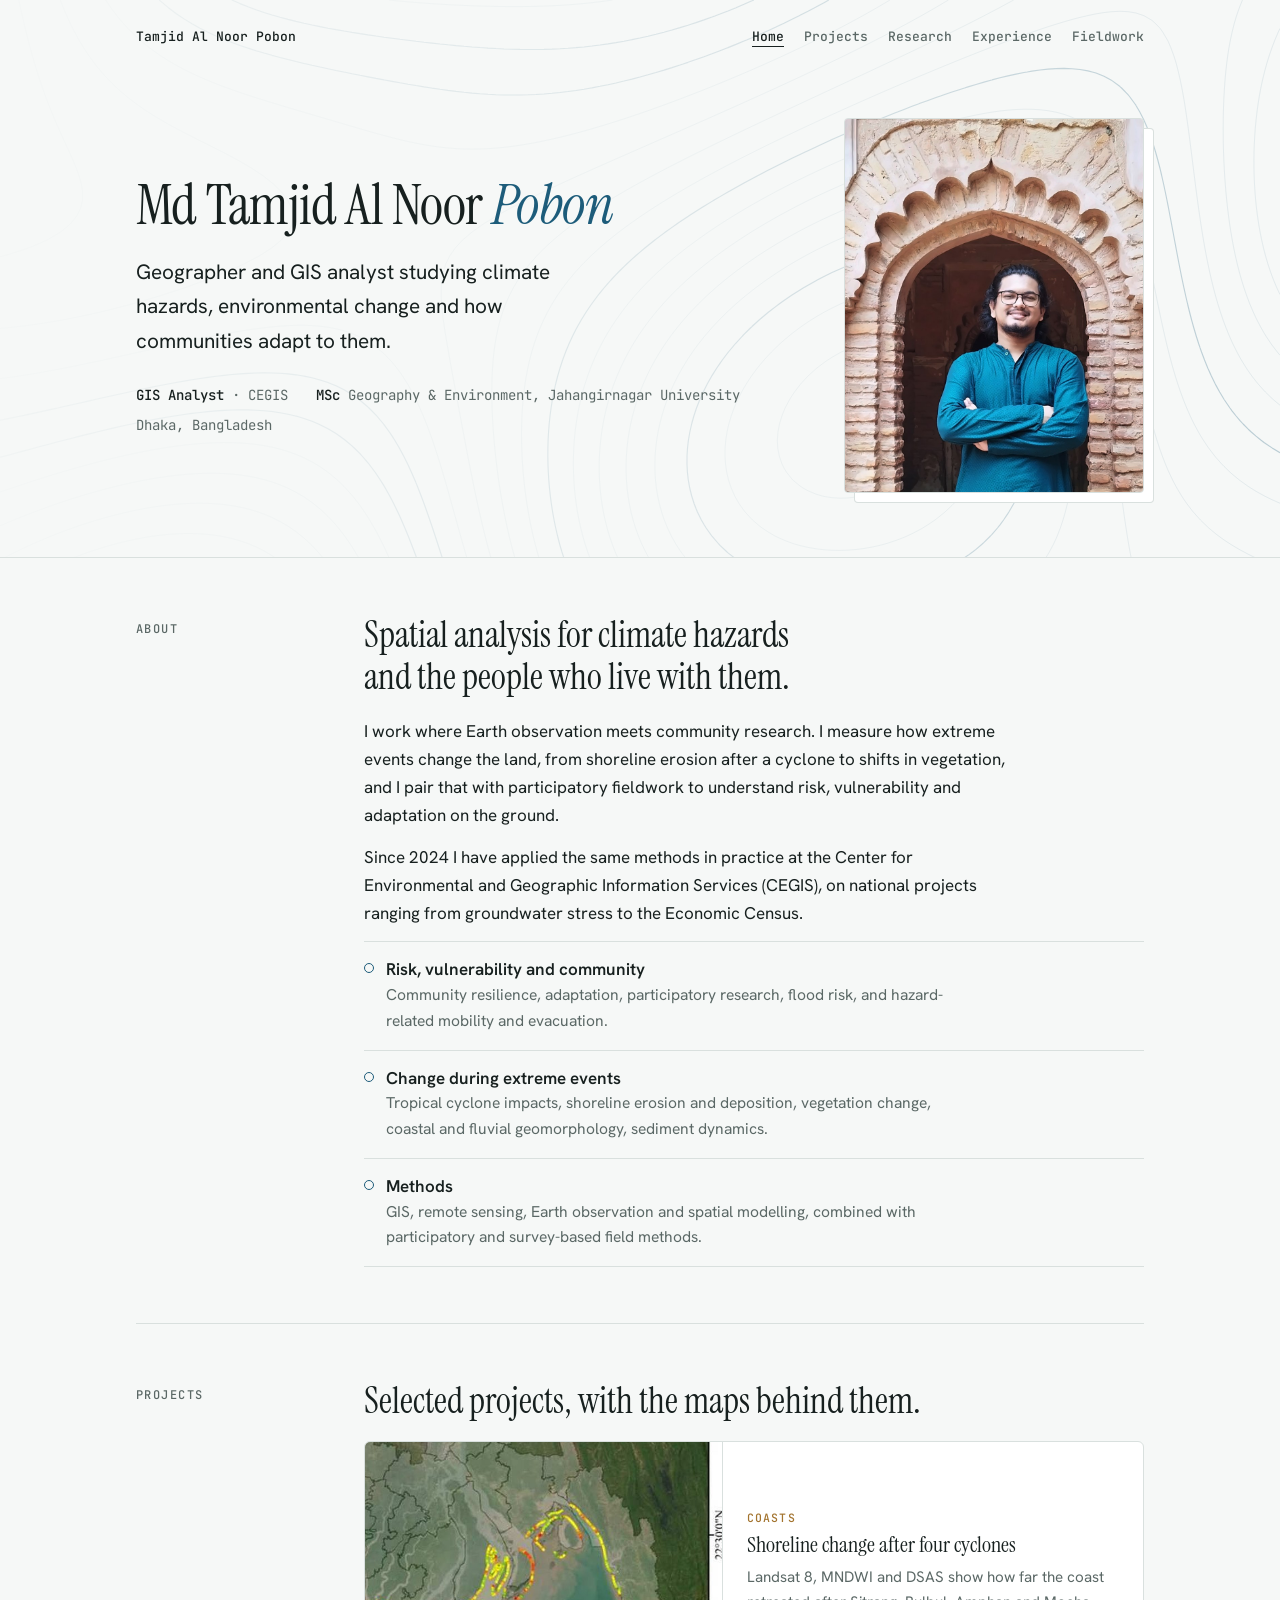
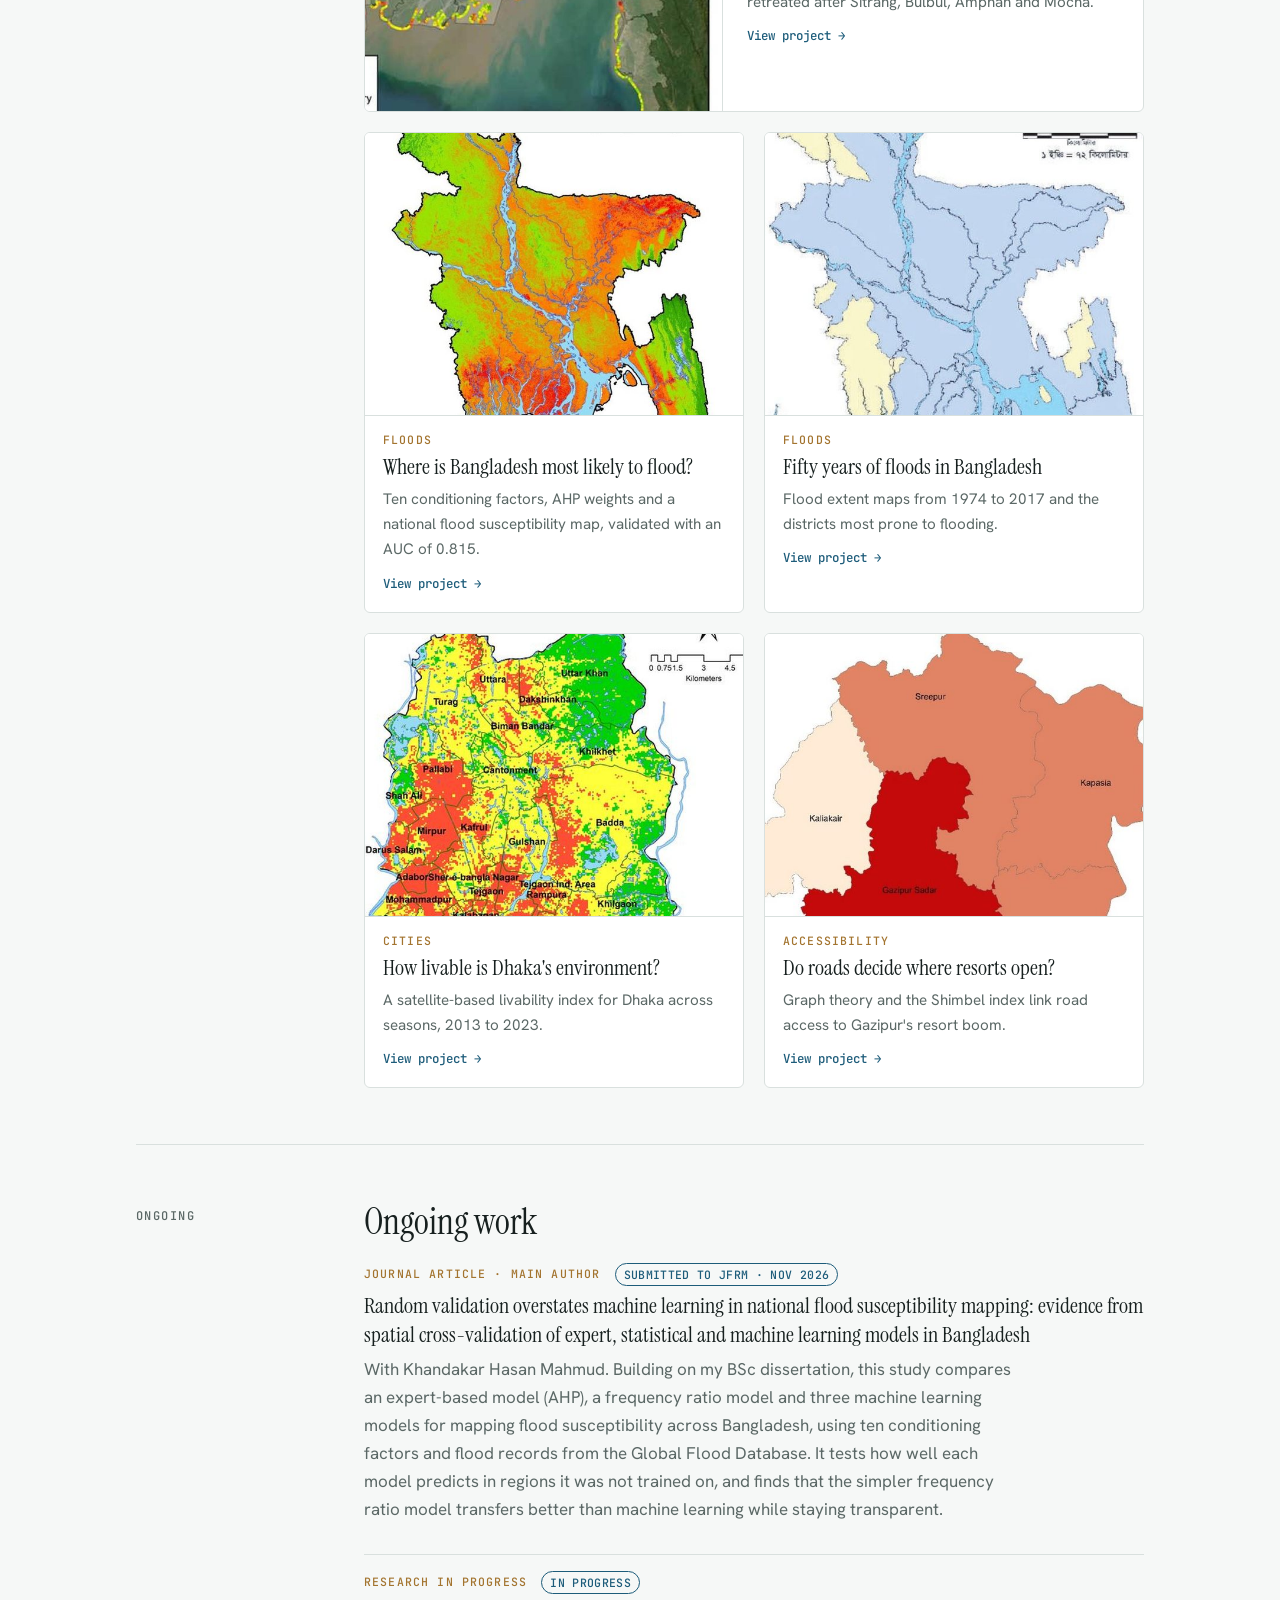
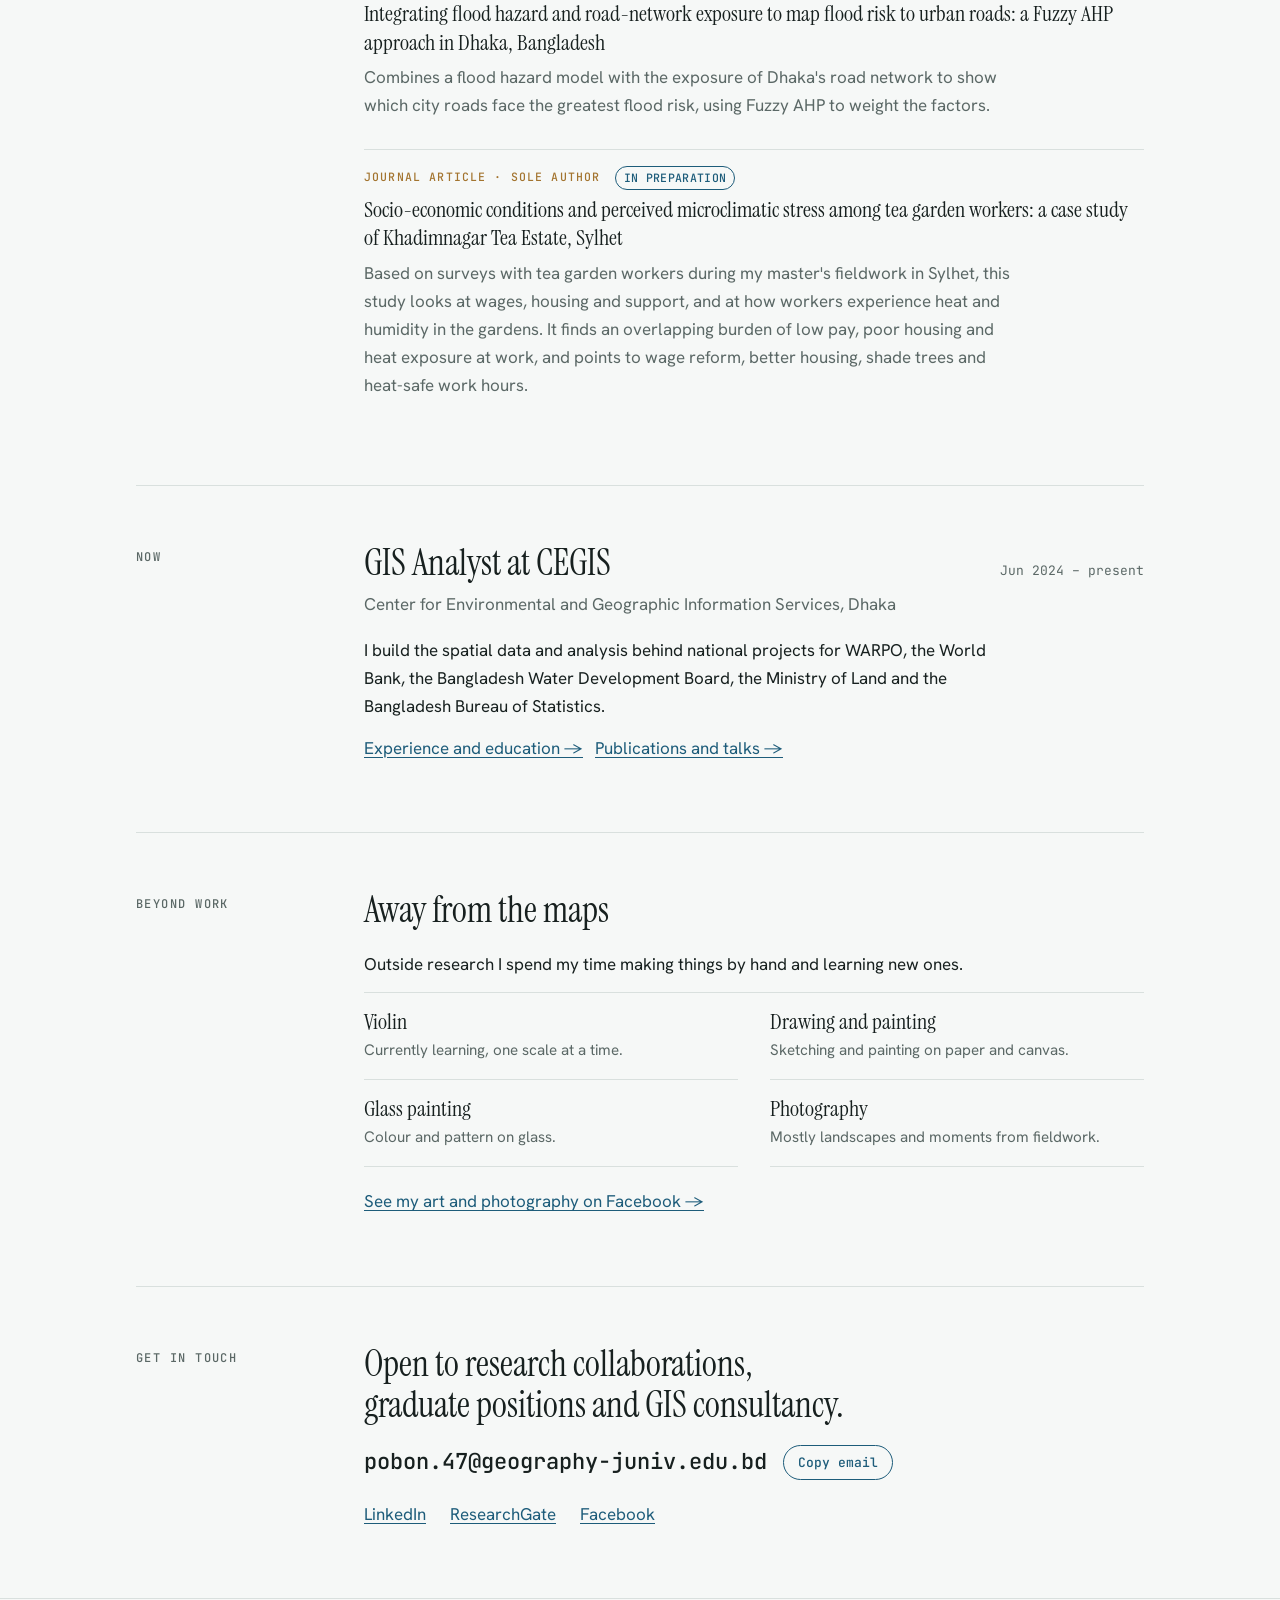
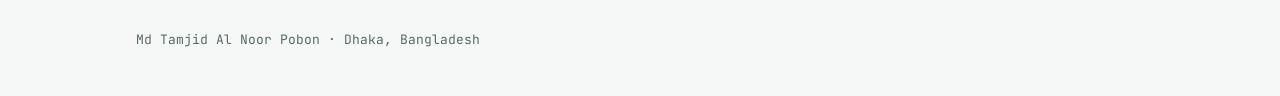
==== commit 3721e488: "Add files via upload" ====
--- a/index.html
+++ b/index.html
@@ -67,8 +67,8 @@
     <div class="content">
       <h2>Ongoing work</h2>
       <div class="entry">
-        <div class="kind">Journal article · Main author <span class="pill">Submitted to NHESS · Oct 2026</span></div>
-        <h3>Spatial transferability of knowledge-based, statistical and machine learning models for flood susceptibility mapping in Bangladesh</h3>
+        <div class="kind">Journal article · Main author <span class="pill">Submitted to JFRM · Nov 2026</span></div>
+        <h3>Random validation overstates machine learning in national flood susceptibility mapping: evidence from spatial cross-validation of expert, statistical and machine learning models in Bangladesh</h3>
         <p class="muted" style="margin-top:6px">With Khandakar Hasan Mahmud. Building on my BSc dissertation, this study compares an expert-based model (AHP), a frequency ratio model and three machine learning models for mapping flood susceptibility across Bangladesh, using ten conditioning factors and flood records from the Global Flood Database. It tests how well each model predicts in regions it was not trained on, and finds that the simpler frequency ratio model transfers better than machine learning while staying transparent.</p>
       </div>
       <div class="entry">
